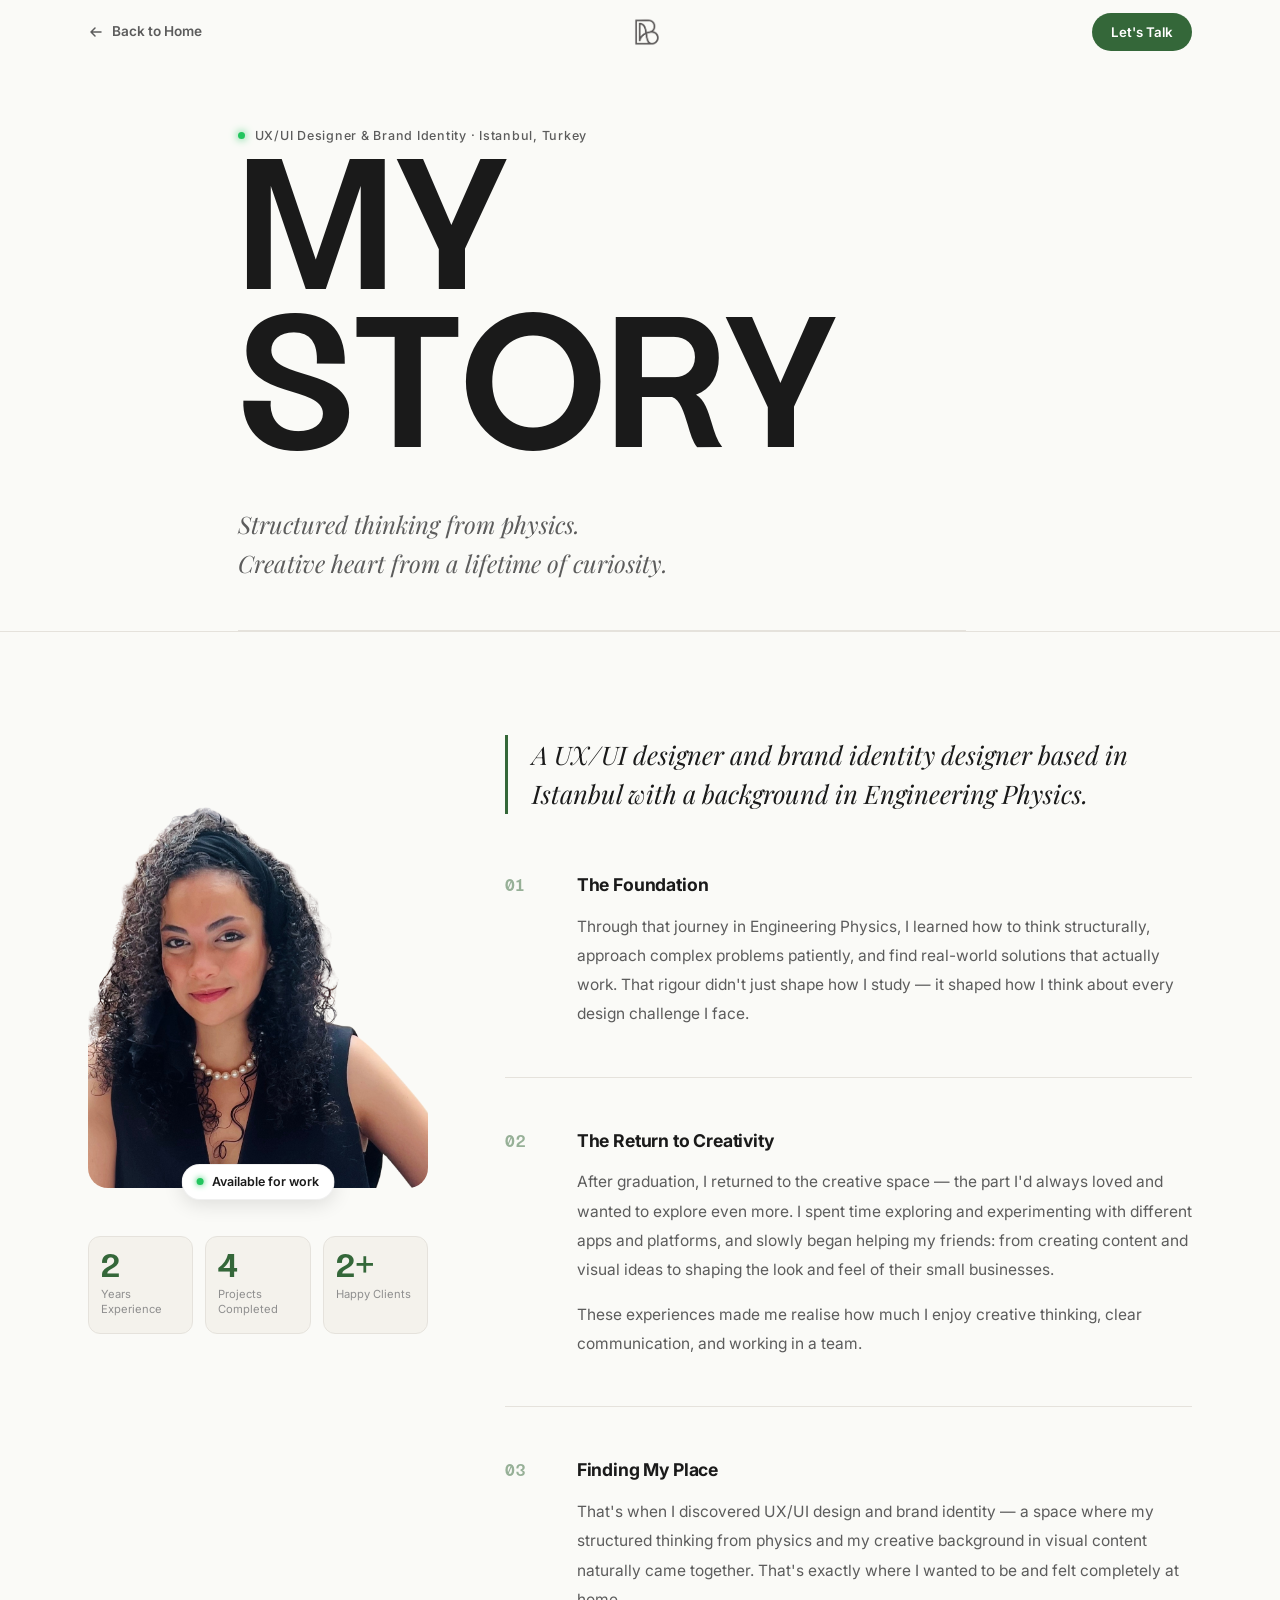
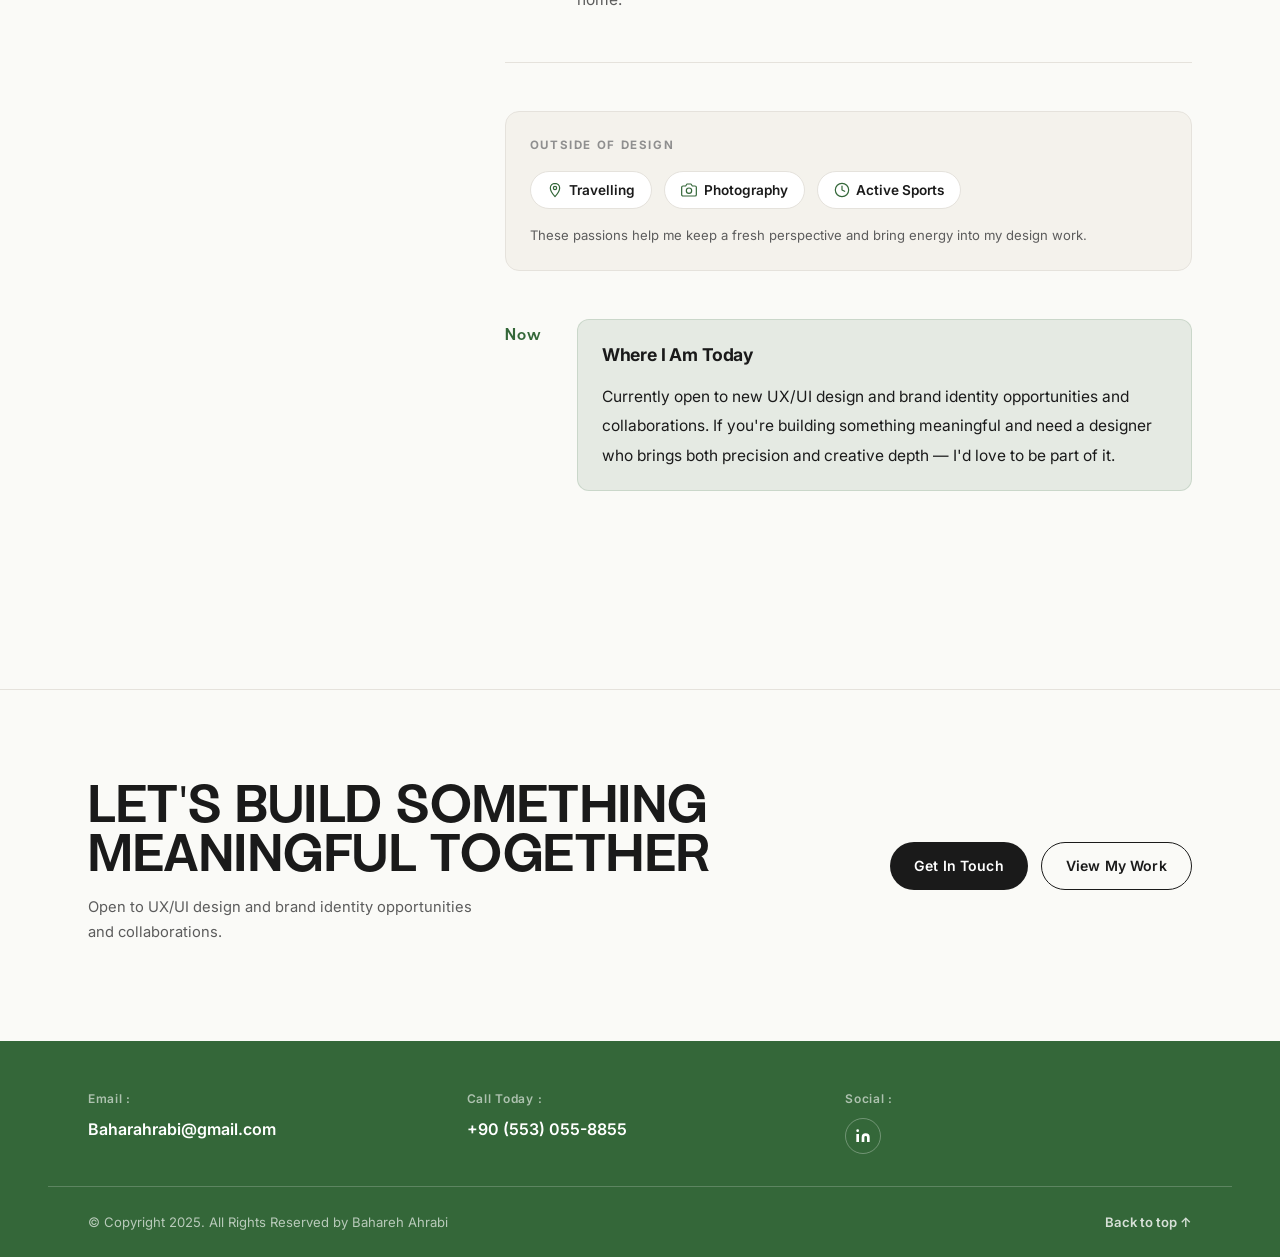
==== about.html @ 3a32cbf0 "Initial commit — Bahareh Ahrabi portfolio" ====
<!DOCTYPE html>
<html lang="en">
<head>
  <meta charset="UTF-8" />
  <meta name="viewport" content="width=device-width, initial-scale=1.0" />
  <meta name="description" content="About Bahareh Ahrabi — UX/UI Designer & Brand Identity based in Istanbul. Engineering Physics background, creative heart, design mind." />
  <title>About — Bahareh Ahrabi</title>
  <link rel="preconnect" href="https://fonts.googleapis.com" />
  <link rel="preconnect" href="https://fonts.gstatic.com" crossorigin />
  <link href="https://fonts.googleapis.com/css2?family=Playfair+Display:ital,wght@0,700;1,700&family=Inter:wght@400;500;600;700&display=swap" rel="stylesheet" />
  <link rel="stylesheet" href="styles.css" />
  <link rel="stylesheet" href="animations.css" />
  <link rel="stylesheet" href="about.css" />
</head>
<body>

  <!-- ============================================================
       NAV — back link
  ============================================================ -->
  <nav class="abt-nav" id="abtNav">
    <div class="abt-nav__inner container">
      <a href="index.html" class="abt-nav__back">
        <svg width="16" height="16" viewBox="0 0 16 16" fill="none" aria-hidden="true">
          <path d="M13 8H3M3 8l4-4M3 8l4 4" stroke="currentColor" stroke-width="1.5" stroke-linecap="round" stroke-linejoin="round"/>
        </svg>
        Back to Home
      </a>
      <a href="index.html" class="abt-nav__logo">
        <img src="assets/images/logo.png" alt="Bahareh Ahrabi" class="abt-nav__logo-img">
      </a>
      <a href="index.html#contact" class="abt-nav__cta">Let's Talk</a>
    </div>
  </nav>

  <!-- ============================================================
       HERO — page intro
  ============================================================ -->
  <section class="abt-hero">
    <div class="container abt-hero__inner">
      <div class="abt-hero__label" data-reveal>
        <span class="abt-label-dot"></span>
        UX/UI Designer &amp; Brand Identity · Istanbul, Turkey
      </div>
      <h1 class="abt-hero__heading" data-reveal data-delay="60">
        MY STORY
      </h1>
      <p class="abt-hero__tagline" data-reveal data-delay="120">
        Structured thinking from physics.<br>Creative heart from a lifetime of curiosity.
      </p>
    </div>

    <!-- Decorative line -->
    <div class="abt-hero__line" aria-hidden="true"></div>
  </section>

  <!-- ============================================================
       MAIN STORY — 2-col: photo sticky left, text scroll right
  ============================================================ -->
  <section class="abt-story">
    <div class="container abt-story__inner">

      <!-- Sticky photo column -->
      <aside class="abt-story__photo-col" data-reveal>
        <div class="abt-story__photo-wrap">
          <img src="assets/images/about-portrait.png" alt="Bahareh Ahrabi" class="abt-story__photo">
          <!-- Floating badge -->
          <div class="abt-story__badge" aria-hidden="true">
            <span class="abt-story__badge-dot"></span>
            Available for work
          </div>
        </div>

        <!-- Quick stats -->
        <div class="abt-story__stats">
          <div class="abt-stat">
            <span class="abt-stat__num">2</span>
            <span class="abt-stat__lbl">Years Experience</span>
          </div>
          <div class="abt-stat">
            <span class="abt-stat__num">4</span>
            <span class="abt-stat__lbl">Projects Completed</span>
          </div>
          <div class="abt-stat">
            <span class="abt-stat__num">2+</span>
            <span class="abt-stat__lbl">Happy Clients</span>
          </div>
        </div>
      </aside>

      <!-- Scrolling text column -->
      <div class="abt-story__text-col">

        <!-- Intro paragraph — pull quote style -->
        <blockquote class="abt-pullquote" data-reveal>
          A UX/UI designer and brand identity designer based in Istanbul with a background in Engineering Physics.
        </blockquote>

        <!-- Paragraph 1 -->
        <div class="abt-para" data-reveal>
          <span class="abt-para__marker" aria-hidden="true">01</span>
          <div class="abt-para__body">
            <h2 class="abt-para__heading">The Foundation</h2>
            <p>Through that journey in Engineering Physics, I learned how to think structurally, approach complex problems patiently, and find real-world solutions that actually work. That rigour didn't just shape how I study — it shaped how I think about every design challenge I face.</p>
          </div>
        </div>

        <!-- Paragraph 2 -->
        <div class="abt-para" data-reveal>
          <span class="abt-para__marker" aria-hidden="true">02</span>
          <div class="abt-para__body">
            <h2 class="abt-para__heading">The Return to Creativity</h2>
            <p>After graduation, I returned to the creative space — the part I'd always loved and wanted to explore even more. I spent time exploring and experimenting with different apps and platforms, and slowly began helping my friends: from creating content and visual ideas to shaping the look and feel of their small businesses.</p>
            <p>These experiences made me realise how much I enjoy creative thinking, clear communication, and working in a team.</p>
          </div>
        </div>

        <!-- Paragraph 3 -->
        <div class="abt-para" data-reveal>
          <span class="abt-para__marker" aria-hidden="true">03</span>
          <div class="abt-para__body">
            <h2 class="abt-para__heading">Finding My Place</h2>
            <p>That's when I discovered UX/UI design and brand identity — a space where my structured thinking from physics and my creative background in visual content naturally came together. That's exactly where I wanted to be and felt completely at home.</p>
          </div>
        </div>

        <!-- Interests strip -->
        <div class="abt-interests" data-reveal>
          <p class="abt-interests__label">Outside of design</p>
          <div class="abt-interests__tags">
            <span>
              <svg width="16" height="16" viewBox="0 0 24 24" fill="none" stroke="currentColor" stroke-width="1.8" stroke-linecap="round" stroke-linejoin="round" aria-hidden="true"><path d="M12 2C8.13 2 5 5.13 5 9c0 5.25 7 13 7 13s7-7.75 7-13c0-3.87-3.13-7-7-7z"/><circle cx="12" cy="9" r="2.5"/></svg>
              Travelling
            </span>
            <span>
              <svg width="16" height="16" viewBox="0 0 24 24" fill="none" stroke="currentColor" stroke-width="1.8" stroke-linecap="round" stroke-linejoin="round" aria-hidden="true"><path d="M23 19a2 2 0 01-2 2H3a2 2 0 01-2-2V8a2 2 0 012-2h4l2-3h6l2 3h4a2 2 0 012 2z"/><circle cx="12" cy="13" r="4"/></svg>
              Photography
            </span>
            <span>
              <svg width="16" height="16" viewBox="0 0 24 24" fill="none" stroke="currentColor" stroke-width="1.8" stroke-linecap="round" stroke-linejoin="round" aria-hidden="true"><circle cx="12" cy="12" r="10"/><path d="M12 6v6l4 2"/></svg>
              Active Sports
            </span>
          </div>
          <p class="abt-interests__note">These passions help me keep a fresh perspective and bring energy into my design work.</p>
        </div>

        <!-- Paragraph 4 — current status -->
        <div class="abt-para abt-para--highlight" data-reveal>
          <span class="abt-para__marker" aria-hidden="true">Now</span>
          <div class="abt-para__body">
            <h2 class="abt-para__heading">Where I Am Today</h2>
            <p>Currently open to new UX/UI design and brand identity opportunities and collaborations. If you're building something meaningful and need a designer who brings both precision and creative depth — I'd love to be part of it.</p>
          </div>
        </div>

      </div>
    </div>
  </section>

  <!-- ============================================================
       CTA — work together
  ============================================================ -->
  <section class="abt-cta" data-reveal>
    <div class="container abt-cta__inner">
      <div>
        <h2 class="abt-cta__heading">LET'S BUILD SOMETHING<br>MEANINGFUL TOGETHER</h2>
        <p class="abt-cta__sub">Open to UX/UI design and brand identity opportunities and collaborations.</p>
      </div>
      <div class="abt-cta__actions">
        <a href="index.html#contact" class="btn btn--dark">Get In Touch</a>
        <a href="index.html#projects" class="btn btn--outline">View My Work</a>
      </div>
    </div>
  </section>

  <!-- ============================================================
       FOOTER — purple
  ============================================================ -->
  <footer class="footer" role="contentinfo">
    <div class="container footer__top">
      <div class="footer__col">
        <span class="footer__col-label">Email :</span>
        <a href="mailto:Baharahrabi@gmail.com" class="footer__col-val">Baharahrabi@gmail.com</a>
      </div>
      <div class="footer__col">
        <span class="footer__col-label">Call Today :</span>
        <a href="tel:+905530558855" class="footer__col-val">+90 (553) 055-8855</a>
      </div>
      <div class="footer__col">
        <span class="footer__col-label">Social :</span>
        <div class="footer__socials">
          <a href="https://www.linkedin.com/in/bahareh-ahrabi-565275302" target="_blank" rel="noopener" class="footer__social" aria-label="LinkedIn">
            <svg width="16" height="16" viewBox="0 0 24 24" fill="currentColor">
              <path d="M16 8a6 6 0 0 1 6 6v7h-4v-7a2 2 0 0 0-2-2 2 2 0 0 0-2 2v7h-4v-7a6 6 0 0 1 6-6zM2 9h4v12H2z"/>
              <circle cx="4" cy="4" r="2"/>
            </svg>
          </a>
        </div>
      </div>
    </div>
    <div class="footer__divider"></div>
    <div class="container footer__bottom">
      <p>&copy; Copyright 2025. All Rights Reserved by Bahareh Ahrabi</p>
      <a href="#" class="footer__back-top">Back to top ↑</a>
    </div>
  </footer>

  <script>
    // Nav scroll
    const nav = document.getElementById('abtNav');
    window.addEventListener('scroll', () => {
      nav.classList.toggle('abt-nav--scrolled', window.scrollY > 40);
    }, { passive: true });

    // Scroll reveal
    const obs = new IntersectionObserver(entries => {
      entries.forEach(e => {
        if (!e.isIntersecting) return;
        const delay = Number(e.target.dataset.delay || 0);
        setTimeout(() => e.target.classList.add('is-visible'), delay);
        obs.unobserve(e.target);
      });
    }, { threshold: 0.08 });
    document.querySelectorAll('[data-reveal]').forEach(el => obs.observe(el));
  </script>
</body>
</html>
---- styles.css ----
/* ============================================================
   CUSTOM FONTS
============================================================ */
@font-face {
  font-family: 'DxGrafik';
  src: url('assets/fonts/DxGrafik-SemiBold.otf') format('opentype');
  font-weight: 600;
  font-style: normal;
  font-display: swap;
}
@font-face {
  font-family: 'DxGrafik';
  src: url('assets/fonts/DxGrafik-BlackItalic.otf') format('opentype');
  font-weight: 900;
  font-style: italic;
  font-display: swap;
}

/* ============================================================
   VARIABLES
============================================================ */
:root {
  /* ── Backgrounds ── */
  --bg:           #FAFAF7;          /* off-white — body */
  --surface:      #FFFFFF;          /* card / elevated */
  --bg-alt:       #F4F2EC;          /* section alternation */
  --bg-alt-soft:  #F7F6F3;          /* gentler alt — kept for compat */

  /* ── Borders ── */
  --border:        #E5E2DC;
  --border-strong: #C9C5BC;

  /* ── Text ── */
  --text:       #1A1A1A;
  --text-dim:   #5C5C5C;
  --text-muted: #8F8F8F;

  /* ── Primary (Forest Green) ── */
  --purple:        #346739;          /* Forest 600 — main accent */
  --purple-dim:    rgba(52,103,57,0.1);
  --purple-lt:     #4F8E54;          /* Forest 500 — focus/hover */
  --purple-darker: #1F4423;          /* Forest 800 — deep hover */
  --purple-tint:   #E8F0E9;          /* Forest 50 — soft fill */

  /* ── Secondary (Warm Sand) ── */
  --accent-warm:      #C8956D;       /* highlights, badges */
  --accent-warm-soft: #F5E9DC;       /* gentle fill */

  /* ── Semantic ── */
  --success: #22C55E;
  --warning: #F59E0B;
  --error:   #EF4444;
  --info:    #3B82F6;

  --green:   #22C55E;                /* legacy alias for the pulsing dot */

  /* ── Typography ── */
  --font-hero: 'DxGrafik', 'Bebas Neue', Impact, sans-serif;
  --font-body: 'Inter', system-ui, -apple-system, sans-serif;
  --font-disp:    'Fraunces', 'Playfair Display', Georgia, serif;
  --font-serif:   'Fraunces', 'Playfair Display', Georgia, serif;
  --font-display: 'Fraunces', 'Playfair Display', Georgia, serif;  /* alias */

  /* ── Layout ── */
  --max-w:  1200px;
  --gutter: clamp(1.25rem, 5vw, 3rem);
  --ease:   cubic-bezier(0.25,0.1,0.25,1);
  --ease-o: cubic-bezier(0,0,0.2,1);
}

/* ============================================================
   QUIET-FOREST ACCENT TOUCHES (skill-recommended)
   Use Warm Sand sparingly — only on premium-feel highlights
============================================================ */
.hero__fullname { color: var(--accent-warm); font-weight: 600; }
.hero__sep { color: var(--accent-warm); opacity: 0.5; }
::selection { background: var(--accent-warm-soft); color: var(--text); }

/* ============================================================
   RESET
============================================================ */
*,*::before,*::after{box-sizing:border-box;margin:0;padding:0}
html{scroll-behavior:smooth;-webkit-text-size-adjust:100%}
body{background:var(--bg);color:var(--text);font-family:var(--font-body);font-size:16px;line-height:1.7;overflow-x:hidden;-webkit-font-smoothing:antialiased}
img,svg{display:block;max-width:100%}
a{color:inherit;text-decoration:none}
ul,ol{list-style:none}
button{font:inherit;border:none;background:none;cursor:pointer}
input,textarea,select{font:inherit}

.visually-hidden{position:absolute;width:1px;height:1px;padding:0;margin:-1px;overflow:hidden;clip:rect(0,0,0,0);white-space:nowrap;border:0}

/* ============================================================
   LAYOUT
============================================================ */
.container{width:100%;max-width:var(--max-w);margin-inline:auto;padding-inline:var(--gutter);position:relative}
.section{padding-block:clamp(4rem,8vw,7rem)}

/* ============================================================
   TYPOGRAPHY — section headings
============================================================ */
.section-heading{
  font-family:var(--font-hero);
  font-size:clamp(2.25rem,4.5vw,3.75rem);
  line-height:1;
  letter-spacing:0.01em;
  color:var(--text);
  text-transform:uppercase;
  margin-bottom:1.25rem;
}

/* ============================================================
   BUTTONS
============================================================ */
.btn{display:inline-flex;align-items:center;gap:.5rem;padding:.7rem 1.5rem;border-radius:999px;font-size:.88rem;font-weight:600;letter-spacing:.01em;transition:all .25s var(--ease);white-space:nowrap}
.btn--dark{background:var(--text);color:#fff}
.btn--dark:hover{background:#333;transform:translateY(-2px);box-shadow:0 8px 24px rgba(0,0,0,.18)}
.btn--outline{border:1.5px solid var(--text);color:var(--text)}
.btn--outline:hover{background:var(--text);color:#fff;transform:translateY(-2px)}

/* ============================================================
   LIQUID GLASS BUTTON (translated from React component)
============================================================ */
.btn--glass {
  position: relative;
  display: inline-flex;
  align-items: center;
  justify-content: center;
  gap: .5rem;
  padding: .85rem 2.25rem;
  border-radius: 999px;
  font-size: .88rem;
  font-weight: 600;
  letter-spacing: .01em;
  cursor: pointer;
  color: var(--text);
  background: transparent;
  border: none;
  transition: transform 0.3s cubic-bezier(0.25,0.1,0.25,1),
              filter 0.3s cubic-bezier(0.25,0.1,0.25,1);
  text-decoration: none;
  white-space: nowrap;
  isolation: isolate;
}
.btn--glass:hover { transform: scale(1.05); }
.btn--glass:active { transform: scale(0.97); filter: brightness(0.95); }

/* The glass layer behind the button */
.btn--glass__layer {
  position: absolute;
  inset: 0;
  border-radius: 999px;
  z-index: 0;
  box-shadow:
    0 0 6px rgba(0,0,0,0.03),
    0 2px 6px rgba(0,0,0,0.08),
    inset 3px 3px 0.5px -3px rgba(0,0,0,0.9),
    inset -3px -3px 0.5px -3px rgba(0,0,0,0.85),
    inset 1px 1px 1px -0.5px rgba(0,0,0,0.6),
    inset -1px -1px 1px -0.5px rgba(0,0,0,0.6),
    inset 0 0 6px 6px rgba(0,0,0,0.12),
    inset 0 0 2px 2px rgba(0,0,0,0.06),
    0 0 12px rgba(255,255,255,0.15);
  backdrop-filter: blur(12px) url("#liquid-glass-filter");
  -webkit-backdrop-filter: blur(12px);
  transition: box-shadow 0.3s;
}
.btn--glass:hover .btn--glass__layer {
  box-shadow:
    0 0 8px rgba(0,0,0,0.05),
    0 4px 12px rgba(0,0,0,0.12),
    inset 3px 3px 0.5px -3px rgba(0,0,0,0.9),
    inset -3px -3px 0.5px -3px rgba(0,0,0,0.85),
    inset 1px 1px 1px -0.5px rgba(0,0,0,0.6),
    inset -1px -1px 1px -0.5px rgba(0,0,0,0.6),
    inset 0 0 8px 8px rgba(0,0,0,0.14),
    inset 0 0 2px 2px rgba(0,0,0,0.08),
    0 0 18px rgba(255,255,255,0.2);
}

/* Button text sits above glass layer */
.btn--glass span { position: relative; z-index: 1; }
.btn-pill-outline{display:inline-flex;align-items:center;justify-content:center;gap:.5rem;padding:.65rem 1.8rem;border-radius:999px;border:1.5px solid var(--text);font-size:.8rem;font-weight:700;letter-spacing:.12em;text-transform:uppercase;color:var(--text);transition:all .25s var(--ease)}
.btn-pill-outline:hover{background:var(--text);color:#fff}
.btn-pill-filled{display:inline-flex;align-items:center;justify-content:center;gap:.5rem;padding:.65rem 1.8rem;border-radius:999px;border:1.5px solid var(--purple);background:var(--purple);color:#fff;font-size:.8rem;font-weight:700;letter-spacing:.12em;text-transform:uppercase;transition:all .25s var(--ease)}
.btn-pill-filled:hover{background:var(--purple-darker);border-color:var(--purple-darker);transform:translateY(-2px);box-shadow:0 8px 24px rgba(52,103,57,.3)}
.about__ctas{display:flex;gap:.75rem;flex-wrap:wrap;align-items:center}
.btn-submit{width:100%;padding:.8rem 2rem;font-size:.85rem}

/* ============================================================
   FLOATING AVAILABLE BADGE
============================================================ */
.avail-badge{
  position:fixed;
  top:1.25rem;
  left:50%;
  transform:translateX(-50%) translateY(-80px);
  z-index:300;
  display:flex;
  align-items:center;
  gap:.6rem;
  background:#fff;
  border-radius:999px;
  padding:.4rem .9rem .4rem .4rem;
  box-shadow:0 4px 24px rgba(0,0,0,.12);
  border:1px solid rgba(0,0,0,.06);
  opacity:0;
  pointer-events:none;
  transition:transform .45s var(--ease-o), opacity .45s var(--ease-o);
}
.avail-badge.is-visible{transform:translateX(-50%) translateY(0);opacity:1;pointer-events:auto}
.avail-badge__avatar{width:32px;height:32px;border-radius:50%;object-fit:cover;flex-shrink:0}
.avail-badge__text{font-size:.8rem;font-weight:600;color:var(--text);white-space:nowrap}
.avail-badge__dot{width:8px;height:8px;border-radius:50%;background:var(--green);flex-shrink:0;box-shadow:0 0 6px var(--green)}

/* ============================================================
   NAVIGATION — centered pill
============================================================ */
.nav{
  position:fixed;
  top:1.25rem;
  left:0;right:0;
  z-index:200;
  display:flex;
  justify-content:center;
  pointer-events:none;
}
.nav__pill{
  display:flex;
  align-items:center;
  gap:1.25rem;
  background:#111;
  border-radius:999px;
  padding:.4rem .5rem .4rem .5rem;
  box-shadow:0 4px 28px rgba(0,0,0,.22);
  pointer-events:auto;
}
.nav__avatar-link{display:flex;align-items:center;flex-shrink:0}
.nav__logo-img{height:32px;width:32px;border-radius:50%;object-fit:cover;filter:invert(1)}
.nav__links{display:flex;align-items:center;gap:.1rem}
.nav__link{font-size:.83rem;font-weight:500;color:rgba(255,255,255,.7);padding:.45rem .85rem;border-radius:999px;transition:all .2s}
.nav__link:hover,.nav__link--active{color:#fff;background:rgba(255,255,255,.1)}
.nav__cta{background:var(--purple);color:#fff;border-radius:999px;padding:.5rem 1.25rem;font-size:.83rem;font-weight:600;letter-spacing:.01em;transition:background .2s,transform .2s}
.nav__cta:hover{background:var(--purple-lt);transform:scale(1.03)}

/* Language switcher (inside nav pill) */
.lang-switch{display:flex;align-items:center;gap:.15rem;padding:.2rem;background:rgba(255,255,255,.08);border-radius:999px;margin-right:.4rem}
.lang-switch__btn{font-size:.7rem;font-weight:700;letter-spacing:.06em;color:rgba(255,255,255,.55);padding:.35rem .65rem;border-radius:999px;transition:all .2s;text-transform:uppercase;cursor:pointer;background:transparent;border:none}
.lang-switch__btn:hover{color:#fff}
.lang-switch__btn.is-active{background:var(--purple);color:#fff;box-shadow:0 2px 8px rgba(52,103,57,.4)}

[dir="rtl"] .marquee__track{animation-direction:reverse}
[dir="rtl"] .hero__scroll-link svg,[dir="rtl"] .btn svg,[dir="rtl"] .blog-card__link::after{transform:scaleX(-1)}

/* Hamburger */
.nav__hamburger{display:none;flex-direction:column;justify-content:center;gap:5px;width:36px;height:36px;padding:6px;background:transparent}
.bar{display:block;width:100%;height:1.5px;background:#fff;transition:transform .3s,opacity .3s;transform-origin:center}
.nav__hamburger.is-open .bar:nth-child(1){transform:translateY(6.5px) rotate(45deg)}
.nav__hamburger.is-open .bar:nth-child(2){opacity:0;transform:scaleX(0)}
.nav__hamburger.is-open .bar:nth-child(3){transform:translateY(-6.5px) rotate(-45deg)}

/* Mobile dropdown */
.nav__mobile{
  display:none;
  position:fixed;
  top:80px;left:1rem;right:1rem;
  background:#111;
  border-radius:16px;
  padding:1.25rem;
  z-index:199;
  flex-direction:column;
  gap:.5rem;
  box-shadow:0 8px 32px rgba(0,0,0,.3);
  pointer-events:auto;
}
.nav__mobile.is-open{display:flex}
.nav__mobile a{font-size:1rem;font-weight:600;color:rgba(255,255,255,.8);padding:.6rem .75rem;border-radius:8px;transition:all .2s}
.nav__mobile a:hover{color:#fff;background:rgba(255,255,255,.1)}

/* ============================================================
   HERO
============================================================ */
.hero{min-height:100svh;display:flex;align-items:stretch;background:var(--bg);padding-top:80px}
.hero__inner{display:flex;flex-direction:column;justify-content:center;padding-bottom:3rem;gap:0}

.hero__toprow{display:flex;align-items:center;justify-content:space-between;padding-bottom:1rem;border-bottom:1px solid var(--border)}
.hero__fullname{font-size:.95rem;font-weight:600;color:var(--text-dim);letter-spacing:.02em}
.hero__meta{display:flex;align-items:center;gap:.5rem;font-size:.8rem;color:var(--text-muted)}
.hero__sep{color:var(--border)}

.hero__stage{display:flex;align-items:center;justify-content:space-between;padding-block:clamp(.25rem,1vw,.75rem)}
.hero__word{font-family:var(--font-hero);font-size:clamp(3rem,7.5vw,6.5rem);line-height:.9;color:var(--text);letter-spacing:.01em;flex:1;user-select:none}
.hero__word:first-child{text-align:right;padding-right:clamp(.75rem,2vw,2rem)}
.hero__word--r{text-align:left;padding-left:clamp(.75rem,2vw,2rem)}

.hero__photo-wrap{flex-shrink:0;width:clamp(150px,17vw,250px);position:relative}
.hero__photo{width:100%;aspect-ratio:3/4;border-radius:clamp(75px,9vw,130px);overflow:hidden;background:#e8e5dc;border:1px solid var(--border)}
.hero__photo-img{width:100%;height:100%;object-fit:cover;object-position:top center}

.hero__badge{
  position:absolute;bottom:14%;left:-10%;
  width:clamp(42px,4.5vw,58px);height:clamp(42px,4.5vw,58px);
  background:var(--purple);border-radius:50%;
  display:flex;align-items:center;justify-content:center;
  font-size:.78rem;font-weight:700;color:#fff;
  box-shadow:0 6px 20px rgba(52,103,57,.4);
  animation:float 3.5s ease-in-out infinite;
}

.hero__btmrow{display:flex;align-items:center;justify-content:space-between;gap:1.5rem;padding-top:1rem;border-top:1px solid var(--border);flex-wrap:wrap}
.hero__tagline{font-size:clamp(1.1rem,1.6vw,1.4rem);color:var(--text);line-height:1.55;max-width:36ch;font-weight:500;letter-spacing:-0.005em}
.hero__ctas{display:flex;gap:.75rem;flex-shrink:0}
.hero__scroll-link{display:flex;align-items:center;gap:.45rem;font-size:.72rem;font-weight:500;letter-spacing:.12em;text-transform:uppercase;color:var(--text-muted);transition:color .2s;flex-shrink:0}
.hero__scroll-link:hover{color:var(--text)}
.hero__scroll-link svg{animation:bounce-y 2s ease-in-out infinite}

/* ============================================================
   SERVICES — accordion
============================================================ */
.services{background:var(--bg);border-top:1px solid var(--border)}
.services__inner{display:grid;grid-template-columns:1fr 1fr;gap:clamp(2rem,6vw,5rem);align-items:start}
.services__sub{font-size:.95rem;color:var(--text-dim);line-height:1.8;margin-bottom:2rem;max-width:48ch}

/* Accordion */
.svc-accordion{display:flex;flex-direction:column;border-top:1px solid var(--border)}
.svc-acc__item{border-bottom:1px solid var(--border);overflow:hidden}
.svc-acc__btn{width:100%;display:flex;align-items:center;justify-content:space-between;gap:1rem;padding:1.1rem 0;text-align:left;font-family:var(--font-hero);font-size:clamp(1.4rem,2.5vw,2rem);letter-spacing:.04em;color:var(--text);transition:color .2s}
.svc-acc__btn:hover{color:var(--purple)}
.svc-acc__icon{flex-shrink:0;transition:transform .35s var(--ease-o)}
.svc-acc__item.is-open .svc-acc__icon{transform:rotate(180deg)}
.svc-acc__body{max-height:0;overflow:hidden;transition:max-height .4s var(--ease-o)}
.svc-acc__list{padding-bottom:1.25rem;display:flex;flex-direction:column;gap:.5rem}
.svc-acc__list li{font-size:.9rem;color:var(--text-dim);padding-left:1rem;position:relative}
.svc-acc__list li::before{content:'';position:absolute;left:0;top:.7em;width:5px;height:5px;border-radius:50%;background:var(--purple)}

/* Right image */
.services__right{display:flex;align-items:flex-start;justify-content:center;padding-top:1rem}
.services__img-wrap{width:100%;max-width:420px;border-radius:20px;overflow:hidden;transform:rotate(3deg);box-shadow:0 20px 60px rgba(0,0,0,.12);transition:transform .4s var(--ease)}
.services__img-wrap:hover{transform:rotate(0deg)}
.services__img{width:100%;height:380px;object-fit:cover;object-position:top center}

/* ============================================================
   ABOUT
============================================================ */
.about{background:var(--bg-alt);border-top:1px solid var(--border)}
.about__inner{display:grid;grid-template-columns:1fr 1fr;gap:clamp(2rem,6vw,5rem);align-items:start}
.about__bio{font-size:.95rem;color:var(--text-dim);line-height:1.85;margin-bottom:2rem;max-width:52ch}

/* Stats */
.about__stats{display:flex;gap:2.5rem;margin-bottom:2rem;flex-wrap:wrap}
.stat{display:flex;flex-direction:column;gap:.2rem}
.stat__num{font-family:var(--font-hero);font-size:clamp(2.5rem,5vw,4rem);line-height:1;color:var(--purple);letter-spacing:.01em}
.stat__lbl{font-size:.78rem;color:var(--text-dim);max-width:10ch;line-height:1.3}

/* Contact row */
.about__contact-row{display:flex;gap:2rem;margin-bottom:1.5rem;flex-wrap:wrap}
.about__contact-label{display:block;font-size:.75rem;font-weight:700;color:var(--text);margin-bottom:.2rem}
.about__contact-val{font-size:.9rem;color:var(--text-dim);transition:color .2s}
.about__contact-val:hover{color:var(--purple)}

/* Socials */
.about__socials{display:flex;gap:.75rem;margin-bottom:1.75rem}
.social-icon{display:flex;align-items:center;justify-content:center;width:40px;height:40px;border-radius:50%;border:1.5px solid var(--border);color:var(--text);transition:all .2s}
.social-icon:hover{border-color:var(--text);background:var(--text);color:#fff}

/* Right image */
.about__right{display:flex;justify-content:center}
.about__img-wrap{width:100%;max-width:420px;aspect-ratio:4/5;border-radius:20px;overflow:hidden;box-shadow:0 16px 48px rgba(0,0,0,.08)}
.about__img{width:100%;height:100%;object-fit:cover;object-position:center 22%;display:block;transition:transform .6s var(--ease)}
.about__img-wrap:hover .about__img{transform:scale(1.03)}

/* ============================================================
   PROJECTS — full-width stacked
============================================================ */
.projects{background:var(--bg);border-top:1px solid var(--border)}
.projects__header{margin-bottom:2rem}
.proj-stack{display:flex;flex-direction:column;gap:1.5rem;padding-inline:var(--gutter);max-width:var(--max-w);margin-inline:auto}

.proj-stack-card{
  position:relative;
  display:block;
  border-radius:20px;
  overflow:hidden;
  height:clamp(360px,46vw,540px);
  text-decoration:none;
  cursor:pointer;
  background:#000;
  transition:transform .4s var(--ease-o), box-shadow .4s;
}
.proj-stack-card:hover{
  transform:translateY(-4px);
  box-shadow:0 24px 60px rgba(0,0,0,.18);
}

/* Image — fill card; centered on the laptop/device */
.proj-stack-card__bg{
  position:absolute;
  inset:0;
  width:100%;height:100%;
  object-fit:cover;
  object-position:center 55%;   /* nudge slightly down to focus on the laptop screen */
  transition:transform .6s var(--ease);
}
.proj-stack-card:hover .proj-stack-card__bg{transform:scale(1.04)}

/* Bottom gradient overlay for text readability */
.proj-stack-card__overlay{
  position:absolute;
  inset:0;
  background:linear-gradient(to top, rgba(0,0,0,.78) 0%, rgba(0,0,0,.18) 45%, rgba(0,0,0,0) 70%);
  transition:background .3s;
  pointer-events:none;
}
.proj-stack-card:hover .proj-stack-card__overlay{
  background:linear-gradient(to top, rgba(0,0,0,.85) 0%, rgba(0,0,0,.30) 50%, rgba(0,0,0,.05) 80%);
}

/* Content sits at the bottom-left over the gradient */
.proj-stack-card__content{
  position:absolute;
  left:0;right:0;bottom:0;
  display:flex;
  flex-direction:column;
  align-items:flex-start;
  text-align:left;
  padding:1.5rem 2rem 1.75rem;
  gap:.6rem;
}
.proj-pill{
  display:inline-block;
  background:var(--purple);
  color:#fff;
  font-size:.7rem;
  font-weight:600;
  letter-spacing:.1em;
  text-transform:uppercase;
  border-radius:999px;
  padding:.3rem .9rem;
  box-shadow:0 4px 14px rgba(0,0,0,.25);
}
.proj-stack-card__title{
  font-family:var(--font-hero);
  font-size:clamp(2rem,4vw,3rem);
  color:#fff;
  letter-spacing:.03em;
  line-height:1;
  transition:letter-spacing .3s;
  text-shadow:0 2px 12px rgba(0,0,0,.4);
}
.proj-stack-card:hover .proj-stack-card__title{letter-spacing:.06em}
.proj-stack-card__desc{
  font-size:clamp(.85rem,1.05vw,.95rem);
  color:rgba(255,255,255,.85);
  max-width:52ch;
  line-height:1.6;
  text-shadow:0 1px 8px rgba(0,0,0,.4);
}

/* Dual-CTA project card (Velora — Brand Identity + UX/UI) */
.proj-stack-card--dual { cursor: default; }
.proj-stack-card--dual:hover .proj-stack-card__bg { transform: scale(1.02); }
.proj-stack-card__ctas {
  display: flex;
  gap: .6rem;
  margin-top: .85rem;
  flex-wrap: wrap;
}
.proj-card-cta {
  display: inline-flex;
  align-items: center;
  gap: .45rem;
  padding: .55rem 1.1rem;
  border-radius: 999px;
  background: rgba(255,255,255,.95);
  color: var(--text);
  font-size: .78rem;
  font-weight: 700;
  letter-spacing: .04em;
  text-decoration: none;
  transition: background .25s var(--ease), transform .25s var(--ease), gap .2s;
  box-shadow: 0 4px 14px rgba(0,0,0,.18);
}
.proj-card-cta:hover {
  background: var(--purple);
  color: #fff;
  transform: translateY(-2px);
  gap: .65rem;
  box-shadow: 0 8px 22px rgba(52,103,57,.35);
}

/* ============================================================
   PROJECT CARD FLIP
============================================================ */
.proj-flip {
  height: clamp(360px, 46vw, 540px);
  perspective: 1400px;
}
.proj-flip__inner {
  position: relative;
  width: 100%;
  height: 100%;
  transform-style: preserve-3d;
  transition: transform 0.75s cubic-bezier(0.4, 0, 0.2, 1);
}
.proj-flip:hover .proj-flip__inner {
  transform: rotateY(180deg);
}
.proj-flip__front,
.proj-flip__back {
  position: absolute;
  inset: 0;
  backface-visibility: hidden;
  -webkit-backface-visibility: hidden;
  border-radius: 20px;
  overflow: hidden;
}
.proj-flip__front { transform: rotateY(0deg); }
.proj-flip__back {
  transform: rotateY(180deg);
  background: linear-gradient(145deg, #1F1E1B 0%, #2E2C27 55%, #4A4843 100%);
  display: flex;
  flex-direction: column;
  justify-content: center;
  align-items: flex-start;
  padding: clamp(1.5rem, 4vw, 2.75rem);
  gap: 1.1rem;
}
.proj-flip__back-pill {
  display: inline-block;
  background: var(--purple);
  color: #fff;
  font-size: .7rem;
  font-weight: 600;
  letter-spacing: .1em;
  text-transform: uppercase;
  border-radius: 999px;
  padding: .3rem .9rem;
}
.proj-flip__back-title {
  font-family: var(--font-hero);
  font-size: clamp(2rem, 4vw, 3rem);
  color: #fff;
  letter-spacing: .03em;
  line-height: 1;
}
.proj-flip__back-desc {
  font-size: clamp(.85rem, 1.05vw, .95rem);
  color: rgba(255,255,255,.72);
  max-width: 44ch;
  line-height: 1.7;
}
.proj-flip__back-ctas {
  display: flex;
  gap: .6rem;
  flex-wrap: wrap;
  margin-top: .5rem;
}
/* Suppress old card hover transform when inside flip */
.proj-flip .proj-stack-card:hover {
  transform: none;
  box-shadow: none;
}
.proj-flip .proj-stack-card {
  height: 100%;
  border-radius: 20px;
}
@media (max-width: 768px) {
  .proj-flip { height: clamp(260px, 55vw, 360px); }
  .proj-flip:hover .proj-flip__inner { transform: rotateY(180deg); }
}

/* ============================================================
   STORY SCROLL (translated from story-scroll.tsx / FlowArt)
============================================================ */
.story-scroll-root {
  width: 100%;
  overflow-x: hidden;
}
.story-section {
  position: relative;
  min-height: 100vh;
  width: 100%;
  overflow: hidden;
}
.flow-art-container {
  position: relative;
  display: flex;
  min-height: 100vh;
  width: 100%;
  flex-direction: column;
  justify-content: space-between;
  gap: clamp(1rem, 3vw, 2rem);
  padding: clamp(2rem, 8vw, 4vw) 4vw 4vw;
  will-change: transform;
  transform-origin: bottom left;
}
.story-eyebrow {
  font-family: var(--font-body);
  font-size: .72rem;
  font-weight: 700;
  letter-spacing: .2em;
  text-transform: uppercase;
  opacity: .7;
  margin: 0;
}
.story-rule {
  border: none;
  border-top: 1px solid currentColor;
  opacity: .3;
  margin: 0;
}
.story-heading {
  font-family: var(--font-hero);
  font-size: clamp(2.5rem, 6vw, 5.5rem);
  font-weight: 700;
  line-height: .92;
  text-transform: uppercase;
  letter-spacing: -.01em;
  margin: 0;
}
.story-body {
  max-width: 50ch;
  font-size: clamp(1rem, 2vw, 1.4rem);
  line-height: 1.6;
  font-weight: 400;
  margin: 0;
}
.story-body--right {
  margin-left: auto;
  text-align: right;
  opacity: .6;
  font-size: clamp(.8rem, 1.2vw, 1rem);
}
.story-cols {
  display: flex;
  flex-wrap: wrap;
  gap: 3vw;
}
.story-col {
  min-width: 180px;
  flex: 1;
}
.story-col-title {
  font-size: .78rem;
  font-weight: 700;
  letter-spacing: .12em;
  text-transform: uppercase;
  margin: 0 0 .5rem;
}
.story-col-text {
  font-size: clamp(.8rem, 1.1vw, .95rem);
  line-height: 1.65;
  opacity: .7;
  margin: 0;
}
@media (max-width: 768px) {
  .story-heading { font-size: clamp(2rem, 10vw, 3.5rem); }
  .story-cols { gap: 1.5rem; }
  .story-col { min-width: 100%; }
}

/* ============================================================
   FAQ
============================================================ */
.faq{background:var(--bg-alt);border-top:1px solid var(--border)}
.faq__inner{display:grid;grid-template-columns:1fr 1.6fr;gap:clamp(2rem,6vw,5rem);align-items:start}
.faq__sub{font-size:.9rem;color:var(--text-dim);line-height:1.8;max-width:36ch}
.faq__list{display:flex;flex-direction:column;padding-top:.5rem}

.faq__item{border-bottom:1px solid var(--border);overflow:hidden}
.faq__item:first-child{border-top:1px solid var(--border)}
.faq__q{width:100%;display:flex;align-items:center;justify-content:space-between;gap:1rem;padding:1.2rem 0;text-align:left;font-family:var(--font-hero);font-size:clamp(1.1rem,1.8vw,1.4rem);letter-spacing:.04em;color:var(--text-dim);transition:color .2s}
.faq__q:hover,.faq__item.is-open .faq__q{color:var(--text)}
.faq__icon{flex-shrink:0;width:24px;height:24px;border-radius:50%;border:1.5px solid var(--border);display:flex;align-items:center;justify-content:center;font-size:.9rem;color:var(--text-muted);transition:border-color .25s,color .25s,transform .35s var(--ease)}
.faq__icon::before{content:'+'}
.faq__item.is-open .faq__icon{border-color:var(--purple);color:var(--purple);transform:rotate(45deg)}
.faq__a{max-height:0;overflow:hidden;transition:max-height .4s var(--ease-o)}
.faq__a p{padding-bottom:1.25rem;font-size:.9rem;color:var(--text-dim);line-height:1.8}
.faq__a p a{color:var(--purple);border-bottom:1px solid rgba(52,103,57,.3)}
.faq__a p a:hover{border-color:var(--purple)}

/* ============================================================
   BLOG / INSIGHTS
============================================================ */
.blog{background:var(--bg);border-top:1px solid var(--border)}
.blog__header{margin-bottom:2.5rem}
.blog__sub{font-size:.95rem;color:var(--text-dim);line-height:1.8;max-width:52ch}
.blog__grid{display:grid;grid-template-columns:repeat(2,1fr);gap:1.5rem}
.ai-tag-eyebrow{display:inline-flex;align-items:center;gap:.5rem;font-size:.72rem;font-weight:700;letter-spacing:.16em;text-transform:uppercase;color:var(--purple);background:var(--purple-tint);border:1px solid rgba(52,103,57,.2);border-radius:999px;padding:.35rem .9rem;margin-bottom:1rem}
.ai-tag-eyebrow::before{content:'✦';font-size:.85em}
.blog-card__img--placeholder{display:flex;align-items:center;justify-content:center;position:relative}
.blog-card__placeholder-label{position:relative;z-index:1;font-size:.72rem;font-weight:600;letter-spacing:.14em;text-transform:uppercase;color:rgba(255,255,255,.7)}
.blog-card__img-photo{width:100%;height:100%;object-fit:cover;display:block}

.blog-card{border:1px solid var(--border);border-radius:16px;overflow:hidden;transition:transform .3s var(--ease),box-shadow .3s}
.blog-card:hover{transform:translateY(-4px);box-shadow:0 16px 48px rgba(0,0,0,.08)}
.blog-card__img{height:220px;position:relative;overflow:hidden}
.blog-card__img-overlay{position:absolute;inset:0;background:rgba(0,0,0,.15)}
.blog-card__body{padding:1.5rem}
.blog-card__meta{display:flex;align-items:center;gap:.75rem;margin-bottom:.75rem}
.blog-card__tag{font-size:.7rem;font-weight:600;letter-spacing:.1em;text-transform:uppercase;background:var(--purple-dim);color:var(--purple);border-radius:999px;padding:.25rem .7rem}
.blog-card__date{font-size:.78rem;color:var(--text-muted)}
.blog-card__title{font-size:1.1rem;font-weight:700;color:var(--text);line-height:1.3;margin-bottom:.6rem}
.blog-card__desc{font-size:.85rem;color:var(--text-dim);line-height:1.7;margin-bottom:1rem}
.blog-card__link{font-size:.82rem;font-weight:600;color:var(--purple);transition:letter-spacing .2s}
.blog-card__link:hover{letter-spacing:.03em}

/* ============================================================
   CONTACT
============================================================ */
.contact{background:var(--bg-alt);border-top:1px solid var(--border)}
.contact__inner{display:grid;grid-template-columns:1fr 1.4fr;gap:clamp(2rem,6vw,5rem);align-items:start}

/* Photo side */
.contact__photo-side{display:flex;justify-content:center}
.contact__photo-wrap{position:relative;width:100%;max-width:340px}
.contact__photo{width:100%;border-radius:20px;object-fit:cover;object-position:top center;height:460px;display:block}
.contact__hi{
  position:absolute;bottom:-10px;left:-16px;
  width:68px;height:68px;
  background:var(--purple);border-radius:50%;
  display:flex;align-items:center;justify-content:center;
  font-size:.88rem;font-weight:700;color:#fff;
  box-shadow:0 6px 20px rgba(52,103,57,.4);
  animation:float 3.5s ease-in-out infinite;
}

/* Form side */
.contact__sub{font-size:.95rem;color:var(--text-dim);line-height:1.8;margin-bottom:1.75rem;max-width:44ch}
.contact__form{display:flex;flex-direction:column;gap:1rem}
.form-row{display:grid;grid-template-columns:1fr 1fr;gap:1rem}
.form-group{display:flex;flex-direction:column;gap:.35rem}
.form-label{font-size:.78rem;font-weight:600;color:var(--purple);letter-spacing:.02em}
.form-input{width:100%;background:#fff;border:1.5px solid var(--border);border-radius:10px;padding:.75rem 1rem;color:var(--text);font-size:.9rem;outline:none;transition:border-color .2s,box-shadow .2s;appearance:none}
.form-input::placeholder{color:var(--text-muted)}
.form-input:focus{border-color:var(--purple);box-shadow:0 0 0 3px rgba(52,103,57,.12)}
.form-select{cursor:pointer}
.form-select option{background:#fff}
.form-textarea{resize:vertical;min-height:120px;line-height:1.6}

/* ============================================================
   FOOTER — purple
============================================================ */
.footer{background:var(--purple);color:#fff}
.footer__top{display:grid;grid-template-columns:repeat(3,1fr);gap:2rem;padding-top:3rem;padding-bottom:2rem}
.footer__col-label{display:block;font-size:.75rem;font-weight:600;opacity:.6;margin-bottom:.4rem;letter-spacing:.06em}
.footer__col-val{font-size:1rem;font-weight:600;color:#fff;transition:opacity .2s}
.footer__col-val:hover{opacity:.75}
.footer__socials{display:flex;gap:.6rem;margin-top:.5rem}
.footer__social{display:flex;align-items:center;justify-content:center;width:36px;height:36px;border-radius:50%;border:1.5px solid rgba(255,255,255,.3);color:#fff;transition:all .2s}
.footer__social:hover{background:rgba(255,255,255,.15);border-color:#fff}
.footer__divider{border:none;border-top:1px solid rgba(255,255,255,.2);margin-inline:var(--gutter)}
.footer__bottom{display:flex;align-items:center;justify-content:space-between;padding-block:1.5rem;flex-wrap:wrap;gap:1rem}
.footer__bottom p{font-size:.82rem;opacity:.65}
.footer__back-top{font-size:.82rem;font-weight:600;opacity:.8;transition:opacity .2s}
.footer__back-top:hover{opacity:1}

/* ============================================================
   SCROLL REVEAL
============================================================ */
[data-reveal]{opacity:0;transform:translateY(24px);transition:opacity .6s var(--ease-o),transform .6s var(--ease-o)}
[data-reveal].is-visible{opacity:1;transform:translateY(0)}

/* ============================================================
   KEYFRAMES
============================================================ */
@keyframes float{0%,100%{transform:translateY(0)}50%{transform:translateY(-8px)}}
@keyframes bounce-y{0%,100%{transform:translateY(0)}50%{transform:translateY(5px)}}

/* ============================================================
   RESPONSIVE — ≤ 900px
============================================================ */
/* ============================================================
   RESPONSIVE — ≤ 900px  (tablets)
============================================================ */
@media(max-width:900px){
  .hero__meta{display:none}
  .services__inner{grid-template-columns:1fr}
  .services__right{display:none}
  .about__inner{grid-template-columns:1fr}
  .about__right{display:none}
  .about__bio{max-width:100%}
  .faq__inner{grid-template-columns:1fr}
  .contact__inner{grid-template-columns:1fr}
  .contact__photo-side{display:none}
  .blog__grid{grid-template-columns:1fr 1fr}
  .footer__top{grid-template-columns:1fr 1fr}
  .proj-stack-card{height:clamp(280px,48vw,420px)}
  .story-cols{flex-direction:column;gap:1.25rem}
  .story-col{min-width:100%}
}

/* ============================================================
   RESPONSIVE — ≤ 768px  (large phones / small tablets)
============================================================ */
@media(max-width:768px){
  .section-heading{font-size:clamp(2rem,7vw,3rem)}
  .blog__grid{grid-template-columns:1fr}
  .hero__ctas{flex-direction:column;align-items:flex-start;gap:.75rem}
  .hero__ctas .btn{width:100%;justify-content:center}
  .about__stats{grid-template-columns:repeat(2,1fr);gap:1.25rem}
  .about__contact-row{flex-direction:column;gap:.5rem}
  .about__ctas{flex-direction:column;align-items:flex-start;gap:.75rem}
  .svc-accordion{margin-top:1.25rem}
  .marquee{font-size:.9rem}
}

/* ============================================================
   RESPONSIVE — ≤ 600px  (phones)
============================================================ */
@media(max-width:600px){
  .nav__links{display:none}
  .nav__cta{display:none}
  .lang-switch{display:none}
  .nav__hamburger{display:flex}
  .nav__pill{gap:.5rem;padding:.3rem .4rem}
  .nav__logo-img{height:28px;width:28px}

  .hero__stage{flex-direction:column;align-items:center;gap:1.25rem;padding-block:1.25rem}
  .hero__word{font-size:clamp(3rem,16vw,5rem);text-align:center!important;padding-inline:0!important;flex:none}
  .hero__photo-wrap{width:min(180px,52vw)}
  .hero__btmrow{flex-direction:column;align-items:center;gap:1.25rem;text-align:center}
  .hero__tagline{max-width:100%}
  .hero__ctas{align-items:center;width:100%}
  .hero__ctas .btn{width:auto;min-width:160px}
  .hero__scroll-link{display:none}
  .hero__toprow{justify-content:center}

  .proj-stack-card{height:clamp(240px,60vw,320px)}
  .proj-flip{height:clamp(240px,60vw,320px)}

  .about__stats{grid-template-columns:1fr 1fr;gap:1rem}
  .form-row{grid-template-columns:1fr}
  .footer__top{grid-template-columns:1fr}
  .footer__bottom{flex-direction:column;align-items:flex-start}

  .story-section{min-height:auto}
  .flow-art-container{min-height:auto;padding:2rem 5vw}
  .story-heading{font-size:clamp(2rem,10vw,3rem)}
  .story-body{font-size:clamp(.9rem,4vw,1.1rem);max-width:100%}
  .story-body--right{text-align:left;margin-left:0}
}

/* ============================================================
   RESPONSIVE — ≤ 480px  (small phones)
============================================================ */
@media(max-width:480px){
  :root{--gutter:1rem}
  .section-heading{font-size:clamp(1.75rem,8vw,2.5rem)}
  .hero__word{font-size:clamp(2.5rem,15vw,4rem)}
  .hero__photo-wrap{width:min(150px,48vw)}
  .about__stats{grid-template-columns:1fr}
  .footer__top{grid-template-columns:1fr;gap:1.25rem}
  .blog-card__img{height:180px}
  .proj-flip{height:clamp(220px,70vw,300px)}
  .svc-acc__btn{font-size:clamp(1.1rem,5vw,1.5rem)}
  .faq__q{font-size:clamp(1rem,4vw,1.2rem)}
}
---- animations.css ----
/* ============================================================
   ANIMATIONS — extends styles.css
   Loaded after styles.css for proper cascade
============================================================ */

/* ============================================================
   PAGE LOADER
============================================================ */
.page-loader {
  position: fixed;
  inset: 0;
  z-index: 9999;
  background: var(--bg);
  display: flex;
  align-items: center;
  justify-content: center;
  flex-direction: column;
  gap: 1.5rem;
  transition: opacity 0.6s var(--ease-o), visibility 0.6s;
}
.page-loader.is-done {
  opacity: 0;
  visibility: hidden;
  pointer-events: none;
}
.page-loader__logo {
  height: 64px;
  width: auto;
  animation: loader-pulse 1.2s ease-in-out infinite;
}
.page-loader__bar {
  width: 200px;
  height: 2px;
  background: var(--border);
  border-radius: 999px;
  overflow: hidden;
  position: relative;
}
.page-loader__bar::after {
  content: '';
  position: absolute;
  top: 0;
  left: -40%;
  width: 40%;
  height: 100%;
  background: var(--purple);
  border-radius: 999px;
  animation: loader-slide 1.2s ease-in-out infinite;
}
@keyframes loader-pulse {
  0%, 100% { transform: scale(1); opacity: 1; }
  50%       { transform: scale(0.92); opacity: 0.7; }
}
@keyframes loader-slide {
  0%   { left: -40%; }
  100% { left: 100%; }
}

/* ============================================================
   CURSOR FOLLOWER
============================================================ */
.cursor-dot {
  position: fixed;
  width: 14px;
  height: 14px;
  border-radius: 50%;
  background: #fff;
  pointer-events: none;
  z-index: 9999;
  transform: translate(-50%, -50%);
  transition: width 0.3s var(--ease-o), height 0.3s var(--ease-o), opacity 0.25s;
  mix-blend-mode: difference;
  opacity: 0;
}
.cursor-dot.is-active { opacity: 1; }
.cursor-dot.is-hover {
  width: 48px;
  height: 48px;
}
@media (hover: none), (max-width: 768px) {
  .cursor-dot { display: none !important; }
}

/* ============================================================
   PHOTO 3D SCROLL-LINKED ROTATION — hero / services / about / contact
============================================================ */

/* Hero photo: outer wrap = perspective + entrance scale,
   inner rot = scroll-linked rotateY (rotates BOTH photo and Hi badge together),
   photo = static Z-tilt */
.hero__photo-wrap {
  perspective: 1800px;
  perspective-origin: center center;
}
.hero__photo-rot {
  --rot-y: 0deg;
  position: relative;
  width: 100%;
  height: 100%;
  transform: rotateY(var(--rot-y));
  transform-origin: center center;
  transform-style: preserve-3d;
  transition: transform 0.06s linear;
  will-change: transform;
}
.hero__photo {
  transform: rotate(-4deg);
  transition: transform 0.5s var(--ease-o);
}
.hero__photo-rot:hover .hero__photo {
  transform: rotate(0deg);
}

/* "Hi" badge tilts opposite to photo */
.hero__badge {
  transform: rotate(8deg);
}
@keyframes float-tilt {
  0%, 100% { transform: rotate(8deg) translateY(0); }
  50%       { transform: rotate(8deg) translateY(-8px); }
}
.hero__badge {
  animation: float-tilt 3.5s ease-in-out infinite;
}

/* Services tilted image — scroll-linked rotation + tilt */
.services__right {
  perspective: 1800px;
  perspective-origin: center center;
}
.services__img-wrap {
  --tilt: 3deg;
  --rot-y: 0deg;
  transform: rotate(var(--tilt)) rotateY(var(--rot-y));
  transition: transform 0.08s linear;
  transform-origin: center center;
  will-change: transform;
}

/* About image — strong 3D scroll-linked Y rotation */
.about__img-wrap {
  perspective: 1800px;
  perspective-origin: center center;
}
.about__img {
  --rot-y: 0deg;
  --rot-x: 0deg;
  transform: rotateY(var(--rot-y)) rotateX(var(--rot-x));
  transform-origin: center center;
  transition: transform 0.08s linear;
  will-change: transform;
}

/* Contact photo also rotates */
.contact__photo-wrap {
  perspective: 1800px;
  perspective-origin: center center;
}
.contact__photo {
  --rot-y: 0deg;
  transform: rotateY(var(--rot-y));
  transform-origin: center center;
  transition: transform 0.08s linear;
  will-change: transform;
}

/* ============================================================
   MARQUEE — infinite scrolling strip
============================================================ */
.marquee {
  background: var(--text);
  color: #fff;
  padding-block: 1.4rem;
  overflow: hidden;
  position: relative;
  border-block: 1px solid var(--text);
}
.marquee__track {
  display: flex;
  width: max-content;
  animation: marquee-scroll 28s linear infinite;
}
.marquee__group {
  display: flex;
  align-items: center;
  flex-shrink: 0;
}
.marquee__item {
  font-family: var(--font-hero);
  font-size: clamp(1.5rem, 3vw, 2.5rem);
  letter-spacing: 0.06em;
  padding-inline: 2rem;
  white-space: nowrap;
  display: flex;
  align-items: center;
  gap: 2rem;
}
.marquee__item::after {
  content: '✦';
  font-size: 0.7em;
  color: var(--purple);
  display: inline-block;
}
.marquee:hover .marquee__track {
  animation-play-state: paused;
}
@keyframes marquee-scroll {
  to { transform: translateX(-50%); }
}

/* ============================================================
   LETTER-BY-LETTER REVEAL
============================================================ */
.split-letter {
  display: inline-block;
  opacity: 0;
  transform: translateY(0.45em);
  transition: opacity 0.5s var(--ease-o), transform 0.5s var(--ease-o);
}
.split-letter--space {
  width: 0.25em;
  display: inline-block;
}
.is-revealed .split-letter {
  opacity: 1;
  transform: translateY(0);
}

/* ============================================================
   PROJECT CARD — 3D tilt on hover
============================================================ */
.proj-stack-card {
  transform-style: preserve-3d;
  perspective: 1200px;
  transition: transform 0.45s var(--ease-o), box-shadow 0.4s;
  will-change: transform;
}
.proj-stack-card__bg {
  transition: transform 0.6s var(--ease-o);
  will-change: transform;
}
.proj-stack-card:hover {
  box-shadow: 0 30px 80px rgba(0,0,0,0.25);
}

/* ============================================================
   MAGNETIC BUTTONS
============================================================ */
.btn, .nav__cta, .btn-pill-outline {
  will-change: transform;
}

/* ============================================================
   ENTRANCE ANIMATIONS — hero
============================================================ */
.hero__word {
  opacity: 0;
  animation: hero-word-in 1.1s var(--ease-o) forwards;
}
.hero__word:first-child {
  animation-delay: 0.6s;
  animation-name: hero-word-left;
}
.hero__word--r {
  animation-delay: 0.65s;
  animation-name: hero-word-right;
}

@keyframes hero-word-left {
  0%   { opacity: 0; transform: translateX(-60px); }
  100% { opacity: 1; transform: translateX(0); }
}
@keyframes hero-word-right {
  0%   { opacity: 0; transform: translateX(60px); }
  100% { opacity: 1; transform: translateX(0); }
}

.hero__photo-wrap {
  opacity: 0;
  animation: hero-photo-in 0.9s 0.85s var(--ease-o) forwards;
}
@keyframes hero-photo-in {
  0%   { opacity: 0; transform: scale(0.4); }
  100% { opacity: 1; transform: scale(1); }
}

.hero__badge {
  opacity: 0;
  animation: badge-drop 0.7s 1.4s var(--ease-o) forwards, float-tilt 3.5s 2.1s ease-in-out infinite;
}
@keyframes badge-drop {
  0%   { opacity: 0; transform: rotate(8deg) translateY(-30px) scale(0.5); }
  60%  { opacity: 1; transform: rotate(8deg) translateY(8px) scale(1.1); }
  100% { opacity: 1; transform: rotate(8deg) translateY(0) scale(1); }
}

/* ============================================================
   STAT COUNTERS — pulse on activation
============================================================ */
.stat__num.is-counted {
  animation: stat-pulse 0.5s var(--ease-o);
}
@keyframes stat-pulse {
  0%   { transform: scale(1); }
  50%  { transform: scale(1.12); }
  100% { transform: scale(1); }
}

/* ============================================================
   SOCIAL ICONS — rotate hover
============================================================ */
.social-icon, .footer__social {
  transition: all 0.3s var(--ease-o), transform 0.4s var(--ease-o);
}
.social-icon:hover, .footer__social:hover {
  transform: translateY(-3px) rotate(-8deg);
}

/* ============================================================
   FAQ + SVC accordion icons — bouncier
============================================================ */
.svc-acc__icon, .faq__icon {
  transition: transform 0.45s cubic-bezier(0.68, -0.55, 0.265, 1.55), border-color 0.25s, color 0.25s;
}

/* ============================================================
   BLOG CARDS — image zoom on hover
============================================================ */
.blog-card__img {
  transition: transform 0.6s var(--ease-o);
}
.blog-card:hover .blog-card__img {
  transform: scale(1.05);
}

/* ============================================================
   AVAILABLE BADGE — pulse green dot
============================================================ */
.avail-badge__dot, .abt-story__badge-dot, .abt-label-dot {
  animation: pulse-green 2.4s ease-in-out infinite;
}
@keyframes pulse-green {
  0%, 100% { box-shadow: 0 0 6px var(--green); transform: scale(1); }
  50%       { box-shadow: 0 0 14px var(--green); transform: scale(1.18); }
}

/* ============================================================
   NAV — entrance from top + hide-on-scroll
============================================================ */
.nav {
  opacity: 0;
  transform: translateY(-30px);
  animation: nav-drop 0.8s 0.3s var(--ease-o) forwards;
  transition: transform 0.45s var(--ease-o), opacity 0.4s var(--ease-o);
}
@keyframes nav-drop {
  to { opacity: 1; transform: translateY(0); }
}

/* Hidden state — applied when scrolled past the hero */
.nav.nav--hidden {
  transform: translateY(-120px) !important;
  opacity: 0 !important;
  pointer-events: none !important;
}

/* ============================================================
   HERO TOPROW + BTMROW fade
============================================================ */
.hero__toprow {
  opacity: 0;
  animation: fade-up 0.7s 0.4s var(--ease-o) forwards;
}
.hero__btmrow {
  opacity: 0;
  animation: fade-up 0.8s 1.2s var(--ease-o) forwards;
}
@keyframes fade-up {
  0%   { opacity: 0; transform: translateY(20px); }
  100% { opacity: 1; transform: translateY(0); }
}

/* ============================================================
   AI ART — generative-looking placeholders
   Static composition (.ai-art--image) + animated loop (.ai-art--video)
============================================================ */
.ai-art {
  position: relative;
  overflow: hidden;
  background: linear-gradient(135deg, #1F4423 0%, #2C5530 35%, #346739 70%, #1F4423 100%);
  isolation: isolate;
}

/* Grainy noise overlay for that AI-generated texture */
.ai-art__grain {
  position: absolute;
  inset: 0;
  z-index: 4;
  pointer-events: none;
  opacity: 0.18;
  mix-blend-mode: overlay;
  background-image: url("data:image/svg+xml;utf8,<svg xmlns='http://www.w3.org/2000/svg' width='200' height='200' viewBox='0 0 200 200'><filter id='n'><feTurbulence type='fractalNoise' baseFrequency='0.9' numOctaves='3' stitchTiles='stitch'/><feColorMatrix type='matrix' values='0 0 0 0 0.3 0 0 0 0 0.3 0 0 0 0 0.3 0 0 0 0.4 0'/></filter><rect width='100%' height='100%' filter='url(%23n)'/></svg>");
  background-size: 220px 220px;
}

/* Layered translucent blobs */
.ai-art__blob {
  position: absolute;
  border-radius: 50%;
  filter: blur(38px);
  mix-blend-mode: screen;
  will-change: transform;
}
.ai-art__blob--1 {
  width: 70%;
  height: 70%;
  background: radial-gradient(circle, #C8956D 0%, transparent 70%);
  top: -15%;
  left: -10%;
  opacity: 0.85;
}
.ai-art__blob--2 {
  width: 60%;
  height: 60%;
  background: radial-gradient(circle, #4F8E54 0%, transparent 70%);
  bottom: -15%;
  right: -10%;
  opacity: 0.8;
}
.ai-art__blob--3 {
  width: 45%;
  height: 45%;
  background: radial-gradient(circle, #F5E9DC 0%, transparent 70%);
  top: 25%;
  left: 35%;
  opacity: 0.4;
}
.ai-art__blob--4 {
  width: 35%;
  height: 35%;
  background: radial-gradient(circle, #346739 0%, transparent 70%);
  top: 55%;
  left: 10%;
  opacity: 0.6;
}

/* Static image — sharper composition, subtle micro-shimmer only */
.ai-art--image .ai-art__blob--3 {
  animation: ai-shimmer 8s ease-in-out infinite alternate;
}
@keyframes ai-shimmer {
  from { opacity: 0.35; transform: scale(1); }
  to   { opacity: 0.55; transform: scale(1.08); }
}

/* Video — full morph loop */
.ai-art__blob--anim:nth-of-type(2) { animation: ai-morph-1 9s ease-in-out infinite alternate; }
.ai-art__blob--anim:nth-of-type(3) { animation: ai-morph-2 11s -2s ease-in-out infinite alternate; }
.ai-art__blob--anim:nth-of-type(4) { animation: ai-morph-3 13s -4s ease-in-out infinite alternate; }
.ai-art__blob--anim:nth-of-type(5) { animation: ai-morph-4 15s -6s ease-in-out infinite alternate; }

@keyframes ai-morph-1 {
  0%   { transform: translate(0,0) scale(1) rotate(0deg); }
  100% { transform: translate(18%,-12%) scale(1.25) rotate(40deg); }
}
@keyframes ai-morph-2 {
  0%   { transform: translate(0,0) scale(1) rotate(0deg); }
  100% { transform: translate(-22%,18%) scale(1.35) rotate(-50deg); }
}
@keyframes ai-morph-3 {
  0%   { transform: translate(0,0) scale(1) rotate(0deg); opacity: 0.4; }
  100% { transform: translate(15%,25%) scale(0.9) rotate(60deg); opacity: 0.55; }
}
@keyframes ai-morph-4 {
  0%   { transform: translate(0,0) scale(1) rotate(0deg); }
  100% { transform: translate(-18%,-22%) scale(1.4) rotate(-30deg); }
}

/* "AI Generated" badge */
.ai-art__badge {
  position: absolute;
  top: 1rem;
  left: 1rem;
  z-index: 5;
  display: inline-flex;
  align-items: center;
  gap: 0.35rem;
  background: rgba(255,255,255,0.18);
  backdrop-filter: blur(10px);
  -webkit-backdrop-filter: blur(10px);
  border: 1px solid rgba(255,255,255,0.25);
  color: #fff;
  font-size: 0.65rem;
  font-weight: 700;
  letter-spacing: 0.14em;
  text-transform: uppercase;
  padding: 0.3rem 0.7rem;
  border-radius: 999px;
}
.ai-art__sparkle {
  color: var(--accent-warm);
  display: inline-block;
  animation: ai-sparkle 2.5s ease-in-out infinite;
}
@keyframes ai-sparkle {
  0%, 100% { opacity: 1; transform: rotate(0deg) scale(1); }
  50%       { opacity: 0.6; transform: rotate(180deg) scale(1.3); }
}

/* Video play indicator */
.ai-art__play {
  position: absolute;
  top: 50%;
  left: 50%;
  transform: translate(-50%, -50%);
  z-index: 5;
  width: 52px;
  height: 52px;
  border-radius: 50%;
  background: rgba(255,255,255,0.92);
  display: flex;
  align-items: center;
  justify-content: center;
  color: var(--purple-darker);
  box-shadow: 0 8px 32px rgba(0,0,0,0.35);
  animation: ai-pulse 2.5s ease-in-out infinite;
}
@keyframes ai-pulse {
  0%, 100% { box-shadow: 0 8px 32px rgba(0,0,0,0.35), 0 0 0 0 rgba(255,255,255,0.4); }
  50%       { box-shadow: 0 8px 32px rgba(0,0,0,0.35), 0 0 0 14px rgba(255,255,255,0); }
}

/* Video timeline at bottom */
.ai-art__timeline {
  position: absolute;
  bottom: 0;
  left: 0;
  right: 0;
  height: 3px;
  background: rgba(255,255,255,0.18);
  z-index: 5;
}
.ai-art__progress {
  height: 100%;
  background: #fff;
  width: 0;
  animation: ai-progress 12s linear infinite;
}
@keyframes ai-progress {
  to { width: 100%; }
}

.blog-card:hover .ai-art__play { transform: translate(-50%, -50%) scale(1.08); transition: transform 0.3s var(--ease-o); }

/* ============================================================
   REDUCED MOTION
============================================================ */
@media (prefers-reduced-motion: reduce) {
  *, *::before, *::after {
    animation-duration: 0.01ms !important;
    animation-iteration-count: 1 !important;
    transition-duration: 0.01ms !important;
  }
  .hero__photo, .hero__badge, .marquee__track {
    animation: none !important;
    transform: none !important;
  }
}
---- about.css ----
/* ============================================================
   ABOUT PAGE — about.css
   Requires styles.css loaded first (inherits all variables + reset)
============================================================ */

/* ── Nav ── */
.abt-nav {
  position: fixed;
  top: 0; left: 0; right: 0;
  z-index: 100;
  transition: background .3s, border-color .3s, box-shadow .3s;
  border-bottom: 1px solid transparent;
}
.abt-nav--scrolled {
  background: rgba(255,255,255,.9);
  backdrop-filter: blur(14px);
  -webkit-backdrop-filter: blur(14px);
  border-bottom-color: var(--border);
  box-shadow: 0 1px 20px rgba(0,0,0,.06);
}
.abt-nav__inner {
  display: flex;
  align-items: center;
  justify-content: space-between;
  height: 64px;
}
.abt-nav__back {
  display: inline-flex;
  align-items: center;
  gap: .5rem;
  font-size: .85rem;
  font-weight: 600;
  color: var(--text-dim);
  transition: color .2s, gap .2s;
}
.abt-nav__back:hover { color: var(--text); gap: .75rem; }
.abt-nav__logo { display: flex; align-items: center; }
.abt-nav__logo-img { height: 32px; width: auto; opacity: .75; transition: opacity .2s; }
.abt-nav__logo:hover .abt-nav__logo-img { opacity: 1; }
.abt-nav__cta {
  font-size: .83rem;
  font-weight: 600;
  background: var(--purple);
  color: #fff;
  border-radius: 999px;
  padding: .5rem 1.2rem;
  transition: background .2s;
}
.abt-nav__cta:hover { background: var(--purple-lt); }

/* ── Hero ── */
.abt-hero {
  padding-top: 120px;
  padding-bottom: 0;
  background: var(--bg);
  position: relative;
  overflow: hidden;
}
.abt-hero__inner { max-width: 900px; }
.abt-hero__label {
  display: inline-flex;
  align-items: center;
  gap: .6rem;
  font-size: .78rem;
  font-weight: 500;
  color: var(--text-dim);
  letter-spacing: .06em;
  margin-bottom: 1.25rem;
}
.abt-label-dot {
  width: 7px; height: 7px;
  border-radius: 50%;
  background: var(--green);
  box-shadow: 0 0 8px var(--green);
  flex-shrink: 0;
  animation: pulse-dot 2.5s ease-in-out infinite;
}
.abt-hero__heading {
  font-family: var(--font-hero);
  font-size: clamp(5rem, 14vw, 12rem);
  line-height: .88;
  letter-spacing: .01em;
  color: var(--text);
  margin-bottom: 1.5rem;
}
.abt-hero__tagline {
  font-family: var(--font-serif);
  font-style: italic;
  font-size: clamp(1.1rem, 2vw, 1.5rem);
  color: var(--text-dim);
  line-height: 1.6;
  max-width: 52ch;
  padding-bottom: 3rem;
  border-bottom: 1px solid var(--border);
}
.abt-hero__line {
  width: 100%;
  height: 1px;
  background: var(--border);
}

/* ── Story section ── */
.abt-story { background: var(--bg); padding-block: clamp(4rem, 8vw, 7rem); }
.abt-story__inner {
  display: grid;
  grid-template-columns: 340px 1fr;
  gap: clamp(3rem, 6vw, 6rem);
  align-items: start;
}

/* Sticky photo */
.abt-story__photo-col {
  position: sticky;
  top: 90px;
  display: flex;
  flex-direction: column;
  gap: 1.5rem;
}
.abt-story__photo-wrap { position: relative; }
.abt-story__photo {
  width: 100%;
  aspect-ratio: 3/4;
  object-fit: cover;
  object-position: top center;
  border-radius: 20px;
  display: block;
}
.abt-story__badge {
  position: absolute;
  bottom: -12px;
  left: 50%;
  transform: translateX(-50%);
  display: inline-flex;
  align-items: center;
  gap: .5rem;
  background: #fff;
  border-radius: 999px;
  padding: .4rem .9rem;
  box-shadow: 0 4px 20px rgba(0,0,0,.12);
  border: 1px solid rgba(0,0,0,.06);
  font-size: .78rem;
  font-weight: 600;
  color: var(--text);
  white-space: nowrap;
}
.abt-story__badge-dot {
  width: 7px; height: 7px;
  border-radius: 50%;
  background: var(--green);
  box-shadow: 0 0 6px var(--green);
  flex-shrink: 0;
}

/* Story stats */
.abt-story__stats {
  display: grid;
  grid-template-columns: repeat(3, 1fr);
  gap: .75rem;
  margin-top: 1.5rem;
}
.abt-stat {
  display: flex;
  flex-direction: column;
  gap: .15rem;
  background: var(--bg-alt);
  border: 1px solid var(--border);
  border-radius: 12px;
  padding: 1rem .75rem;
  transition: border-color .25s;
}
.abt-stat:hover { border-color: rgba(52,103,57,.3); }
.abt-stat__num {
  font-family: var(--font-hero);
  font-size: 2rem;
  line-height: 1;
  color: var(--purple);
  letter-spacing: .01em;
}
.abt-stat__lbl {
  font-size: .7rem;
  color: var(--text-muted);
  line-height: 1.3;
}

/* Text column */
.abt-story__text-col {
  display: flex;
  flex-direction: column;
  gap: 0;
}

/* Pull quote */
.abt-pullquote {
  font-family: var(--font-serif);
  font-style: italic;
  font-size: clamp(1.2rem, 2.2vw, 1.6rem);
  line-height: 1.55;
  color: var(--text);
  border-left: 3px solid var(--purple);
  padding-left: 1.5rem;
  margin-bottom: 3.5rem;
  max-width: 58ch;
}

/* Paragraph block */
.abt-para {
  display: grid;
  grid-template-columns: 48px 1fr;
  gap: 1.5rem;
  padding-bottom: 3rem;
  margin-bottom: 3rem;
  border-bottom: 1px solid var(--border);
}
.abt-para:last-of-type { border-bottom: none; }
.abt-para__marker {
  font-family: var(--font-hero);
  font-size: 1rem;
  color: var(--purple);
  opacity: .5;
  padding-top: .25rem;
  letter-spacing: .06em;
}
.abt-para__heading {
  font-size: 1.1rem;
  font-weight: 700;
  color: var(--text);
  margin-bottom: .75rem;
  letter-spacing: -.01em;
}
.abt-para__body p {
  font-size: .97rem;
  color: var(--text-dim);
  line-height: 1.88;
}
.abt-para__body p + p { margin-top: 1rem; }

/* Highlight paragraph */
.abt-para--highlight .abt-para__body {
  background: var(--purple-dim);
  border: 1px solid rgba(52,103,57,.15);
  border-radius: 12px;
  padding: 1.25rem 1.5rem;
}
.abt-para--highlight .abt-para__body p { color: var(--text); }
.abt-para--highlight .abt-para__marker { opacity: 1; }

/* Interests strip */
.abt-interests {
  padding: 1.5rem;
  background: var(--bg-alt);
  border: 1px solid var(--border);
  border-radius: 14px;
  margin-bottom: 3rem;
}
.abt-interests__label {
  font-size: .72rem;
  font-weight: 700;
  letter-spacing: .14em;
  text-transform: uppercase;
  color: var(--text-muted);
  margin-bottom: 1rem;
}
.abt-interests__tags {
  display: flex;
  gap: .75rem;
  flex-wrap: wrap;
  margin-bottom: 1rem;
}
.abt-interests__tags span {
  display: inline-flex;
  align-items: center;
  gap: .4rem;
  font-size: .85rem;
  font-weight: 600;
  color: var(--text);
  background: #fff;
  border: 1px solid var(--border);
  border-radius: 999px;
  padding: .4rem 1rem;
}
.abt-interests__tags svg { color: var(--purple); }
.abt-interests__note {
  font-size: .82rem;
  color: var(--text-dim);
  line-height: 1.6;
}

/* ── Tools ── */
.abt-tools {
  background: var(--bg-alt);
  border-top: 1px solid var(--border);
  padding-block: 3rem;
}
.abt-tools__label {
  font-size: .72rem;
  font-weight: 700;
  letter-spacing: .14em;
  text-transform: uppercase;
  color: var(--text-muted);
  margin-bottom: 1.5rem;
}
.abt-tools__grid {
  display: flex;
  gap: 1rem;
  flex-wrap: wrap;
}
.abt-tool {
  display: inline-flex;
  align-items: center;
  gap: .6rem;
  font-size: .88rem;
  font-weight: 600;
  color: var(--text);
  background: #fff;
  border: 1px solid var(--border);
  border-radius: 10px;
  padding: .6rem 1rem;
  transition: border-color .2s, box-shadow .2s;
}
.abt-tool:hover {
  border-color: var(--purple);
  box-shadow: 0 4px 14px rgba(52,103,57,.1);
}

/* ── CTA ── */
.abt-cta {
  background: var(--bg);
  border-top: 1px solid var(--border);
  padding-block: clamp(4rem, 8vw, 6rem);
}
.abt-cta__inner {
  display: flex;
  align-items: center;
  justify-content: space-between;
  gap: 2rem;
  flex-wrap: wrap;
}
.abt-cta__heading {
  font-family: var(--font-hero);
  font-size: clamp(2rem, 4vw, 3.5rem);
  line-height: .95;
  letter-spacing: .01em;
  color: var(--text);
  margin-bottom: .75rem;
}
.abt-cta__sub {
  font-size: .92rem;
  color: var(--text-dim);
  max-width: 44ch;
  line-height: 1.7;
}
.abt-cta__actions { display: flex; gap: .875rem; flex-shrink: 0; }

/* ── Keyframes (page-specific additions) ── */
@keyframes pulse-dot {
  0%, 100% { box-shadow: 0 0 6px var(--green); opacity: 1; }
  50%       { box-shadow: 0 0 14px var(--green); opacity: .6; }
}

/* ── Responsive ── */
@media (max-width: 900px) {
  .abt-story__inner { grid-template-columns: 1fr; }
  .abt-story__photo-col {
    position: static;
    display: flex;
    flex-direction: column;
    align-items: center;
    max-width: 480px;
    margin-inline: auto;
    width: 100%;
  }
  .abt-story__photo-wrap { width: 100%; }
  .abt-story__photo { aspect-ratio: 3/4; max-height: 480px; width: 100%; }
  .abt-story__stats { grid-template-columns: repeat(3, 1fr); width: 100%; }
  .abt-cta__inner { flex-direction: column; align-items: flex-start; }
  .abt-tools__grid { gap: .75rem; }
}

@media (max-width: 600px) {
  .abt-hero__heading { font-size: clamp(3.5rem, 16vw, 6rem); }
  .abt-para { grid-template-columns: 36px 1fr; gap: 1rem; }
  .abt-story__photo-col { max-width: 320px; }
  .abt-story__photo { aspect-ratio: 3/4; max-height: 360px; }
  .abt-story__stats { grid-template-columns: 1fr 1fr; }
  .abt-cta__actions { flex-direction: column; width: 100%; }
  .abt-cta__actions .btn { justify-content: center; }
}

@media (max-width: 480px) {
  .abt-story__photo-col { max-width: 260px; }
  .abt-story__photo { aspect-ratio: 1/1; max-height: 260px; border-radius: 16px; }
  .abt-story__stats { grid-template-columns: 1fr 1fr; gap: .5rem; }
  .abt-story__badge { font-size: .7rem; padding: .35rem .75rem; }
}
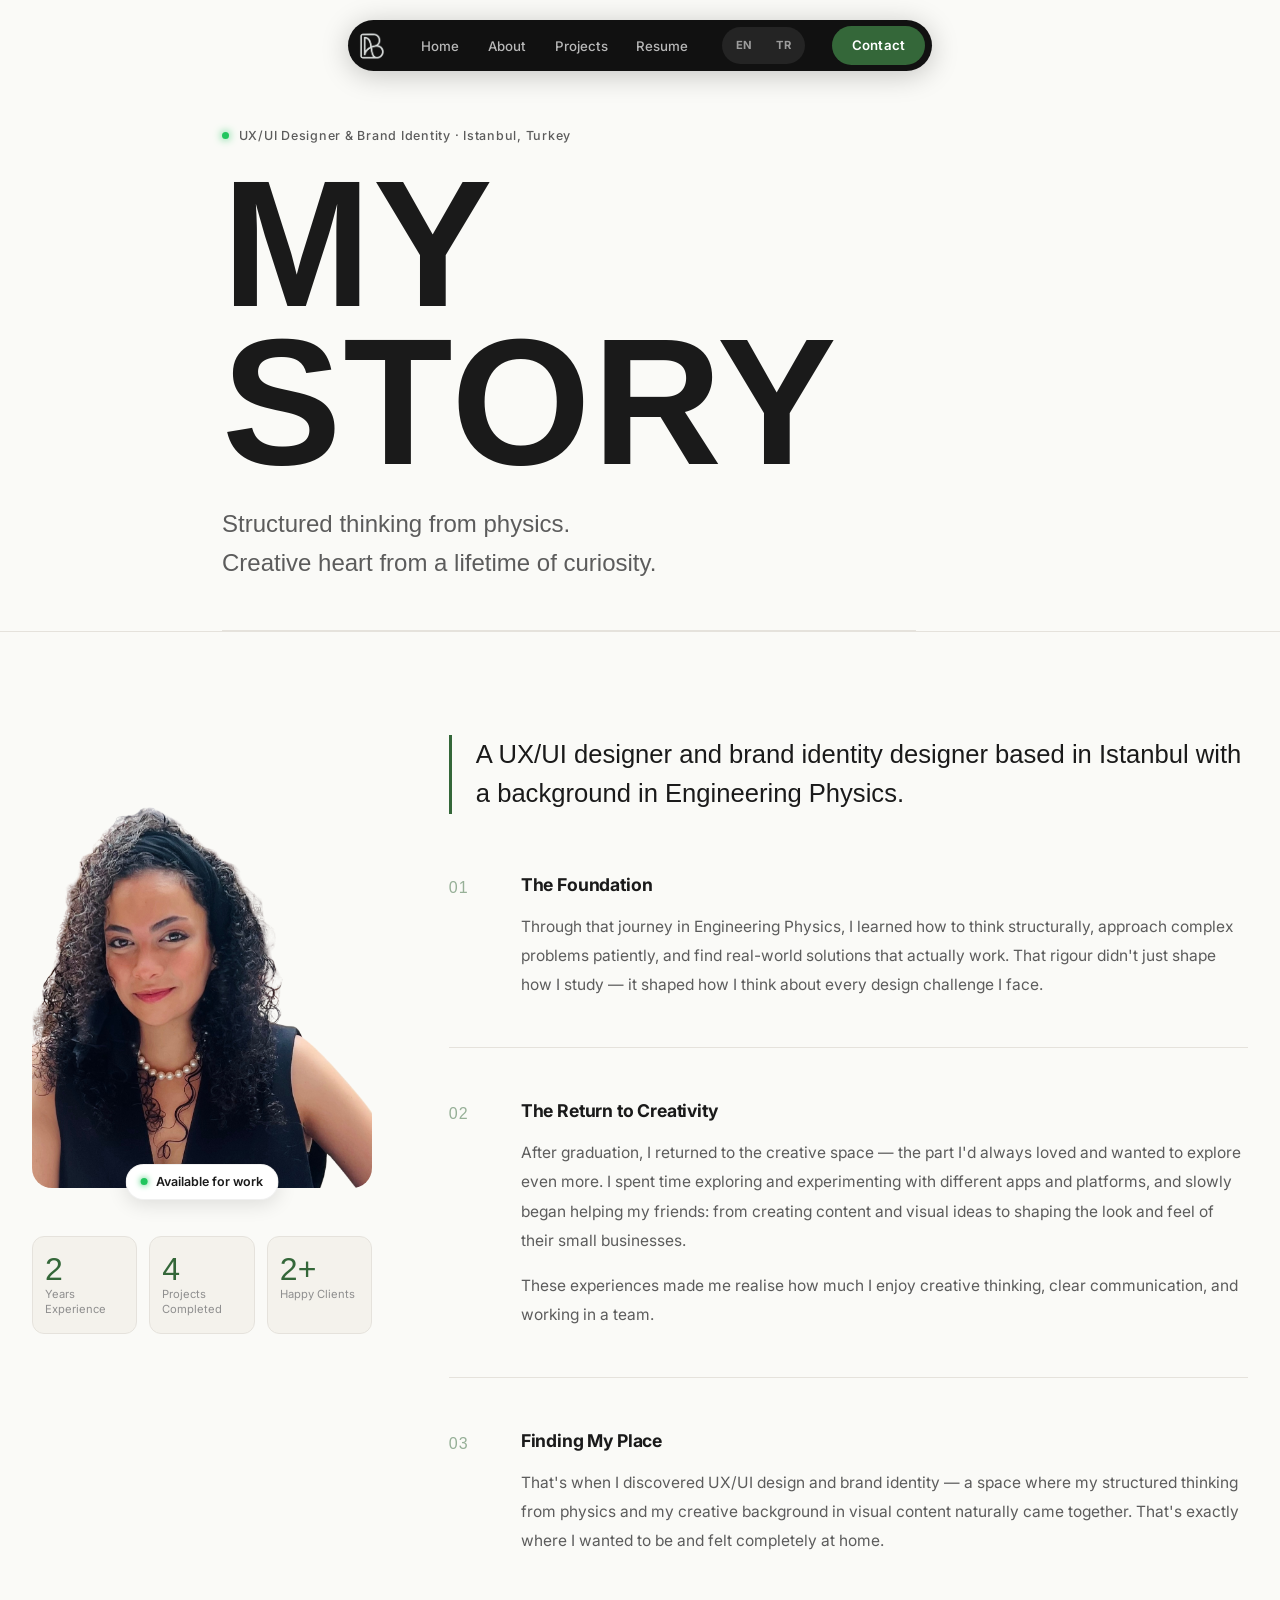
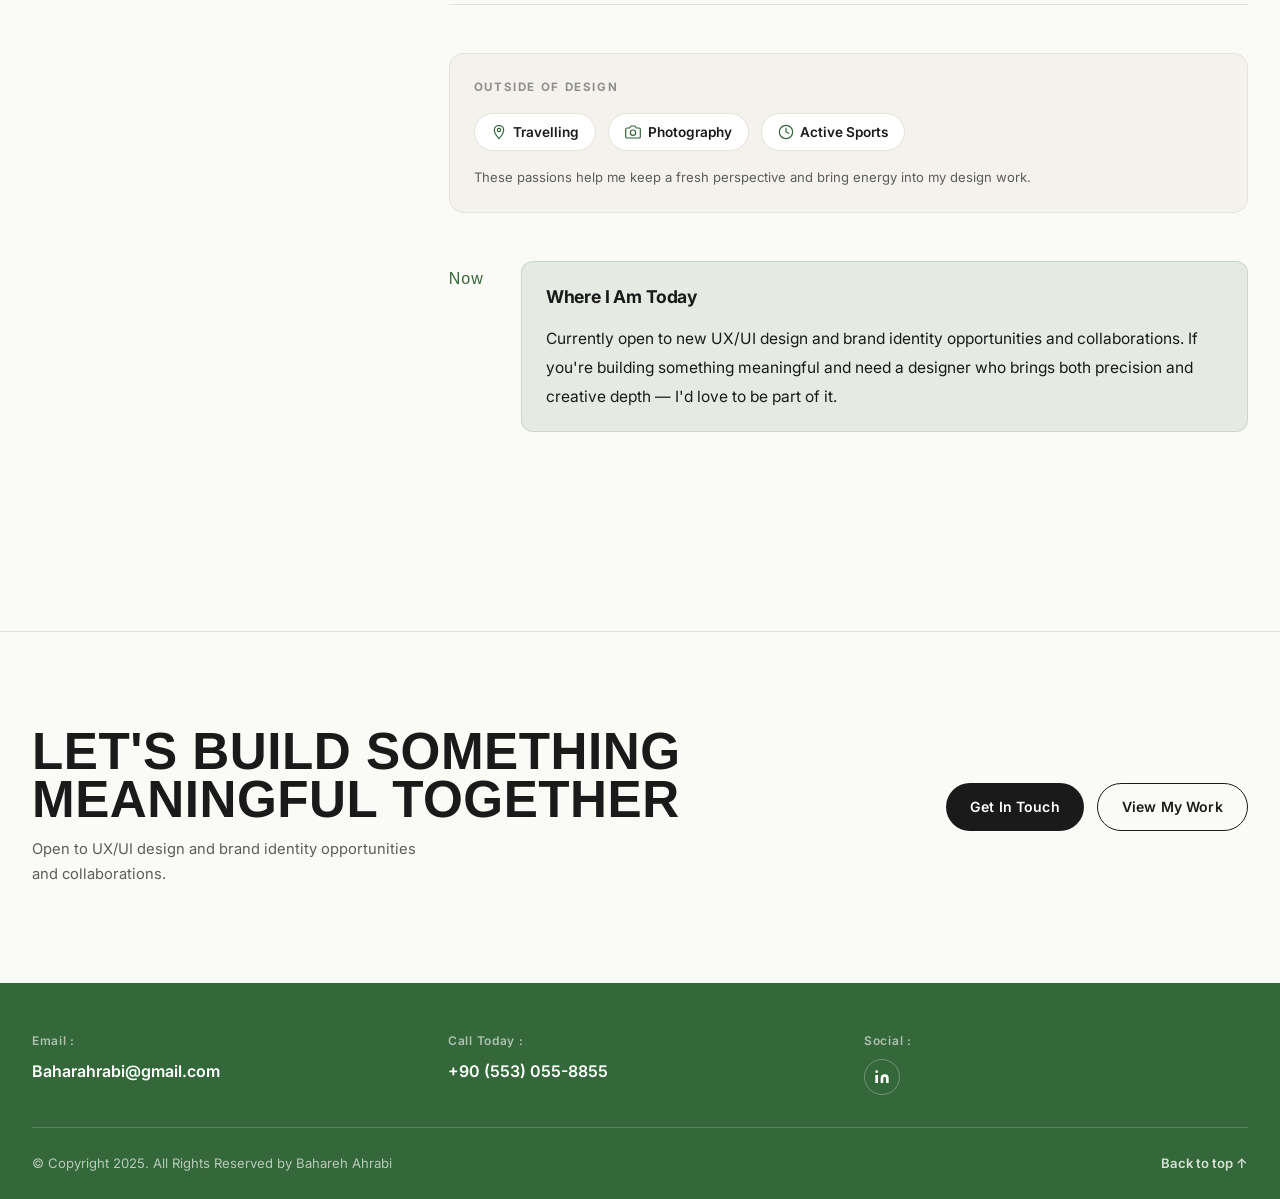
==== commit df5b929e: "Add main navbar to about.html" ====
--- a/about.html
+++ b/about.html
@@ -17,20 +17,44 @@
   <!-- ============================================================
        NAV — back link
   ============================================================ -->
-  <nav class="abt-nav" id="abtNav">
-    <div class="abt-nav__inner container">
-      <a href="index.html" class="abt-nav__back">
-        <svg width="16" height="16" viewBox="0 0 16 16" fill="none" aria-hidden="true">
-          <path d="M13 8H3M3 8l4-4M3 8l4 4" stroke="currentColor" stroke-width="1.5" stroke-linecap="round" stroke-linejoin="round"/>
-        </svg>
-        Back to Home
+  <nav class="nav" id="nav" role="navigation" aria-label="Main navigation">
+    <div class="nav__pill">
+      <a href="index.html" class="nav__avatar-link" aria-label="Home">
+        <img src="assets/images/logo.png" alt="Bahareh Ahrabi Logo" class="nav__logo-img">
       </a>
-      <a href="index.html" class="abt-nav__logo">
-        <img src="assets/images/logo.png" alt="Bahareh Ahrabi" class="abt-nav__logo-img">
-      </a>
-      <a href="index.html#contact" class="abt-nav__cta">Let's Talk</a>
+      <ul class="nav__links" id="navLinks" role="list">
+        <li><a href="index.html"     class="nav__link" data-i18n="nav.home">Home</a></li>
+        <li><a href="about.html" class="nav__link" data-i18n="nav.about">About</a></li>
+        <li><a href="projects.html" class="nav__link" data-i18n="nav.projects">Projects</a></li>
+        <li><a href="assets/Final%20Resume%20Bahareh%20-%202026%20.pdf" target="_blank" rel="noopener" download="Bahareh-Ahrabi-Resume.pdf" class="nav__link" data-i18n="nav.resume">Resume</a></li>
+      </ul>
+      <div class="lang-switch" role="group" aria-label="Language">
+        <button class="lang-switch__btn" data-lang="en" type="button">EN</button>
+        <button class="lang-switch__btn" data-lang="tr" type="button">TR</button>
+      </div>
+      <a href="index.html#contact" class="nav__cta" data-i18n="nav.contact">Contact</a>
+      <button class="nav__hamburger" id="hamburger" aria-label="Toggle menu" aria-expanded="false">
+        <span class="bar"></span><span class="bar"></span><span class="bar"></span>
+      </button>
+    </div>
+    <!-- Mobile menu -->
+    <div class="nav__mobile" id="mobileMenu">
+      <a href="index.html">Home</a>
+      <a href="about.html">About</a>
+      <a href="index.html#services">Services</a>
+      <a href="projects.html">Projects</a>
+      <a href="assets/Final%20Resume%20Bahareh%20-%202026%20.pdf" target="_blank" rel="noopener" download="Bahareh-Ahrabi-Resume.pdf">Resume</a>
+      <a href="index.html#contact">Contact</a>
     </div>
   </nav>
+  <div class="nav__mobile" id="mobileMenu">
+      <a href="index.html">Home</a>
+      <a href="about.html">About</a>
+      <a href="index.html#services">Services</a>
+      <a href="projects.html">Projects</a>
+      <a href="assets/Final%20Resume%20Bahareh%20-%202026%20.pdf" target="_blank" rel="noopener" download="Bahareh-Ahrabi-Resume.pdf">Resume</a>
+      <a href="index.html#contact">Contact</a>
+    </div>
 
   <!-- ============================================================
        HERO — page intro
--- a/styles.css
+++ b/styles.css
@@ -1,3 +1,6 @@
+@import url('https://fonts.cdnfonts.com/css/benzin');
+@import url('https://fonts.cdnfonts.com/css/gilroy');
+
 /* ============================================================
    CUSTOM FONTS
 ============================================================ */
@@ -55,15 +58,15 @@
   --green:   #22C55E;                /* legacy alias for the pulsing dot */
 
   /* ── Typography ── */
-  --font-hero: 'DxGrafik', 'Bebas Neue', Impact, sans-serif;
-  --font-body: 'Inter', system-ui, -apple-system, sans-serif;
+  --font-hero: 'Benzin', 'Bebas Neue', Impact, sans-serif;
+  --font-body: 'Gilroy', 'Inter', system-ui, -apple-system, sans-serif;
   --font-disp:    'Fraunces', 'Playfair Display', Georgia, serif;
   --font-serif:   'Fraunces', 'Playfair Display', Georgia, serif;
   --font-display: 'Fraunces', 'Playfair Display', Georgia, serif;  /* alias */
 
   /* ── Layout ── */
-  --max-w:  1200px;
-  --gutter: clamp(1.25rem, 5vw, 3rem);
+  --max-w:  1440px;
+  --gutter: clamp(1rem, 3vw, 2rem);
   --ease:   cubic-bezier(0.25,0.1,0.25,1);
   --ease-o: cubic-bezier(0,0,0.2,1);
 }
--- a/about.css
+++ b/about.css
@@ -84,8 +84,8 @@
   margin-bottom: 1.5rem;
 }
 .abt-hero__tagline {
-  font-family: var(--font-serif);
-  font-style: italic;
+  font-family: 'Benzin', sans-serif;
+  font-style: normal;
   font-size: clamp(1.1rem, 2vw, 1.5rem);
   color: var(--text-dim);
   line-height: 1.6;
@@ -191,8 +191,8 @@
 
 /* Pull quote */
 .abt-pullquote {
-  font-family: var(--font-serif);
-  font-style: italic;
+  font-family: 'Benzin', sans-serif;
+  font-style: normal;
   font-size: clamp(1.2rem, 2.2vw, 1.6rem);
   line-height: 1.55;
   color: var(--text);
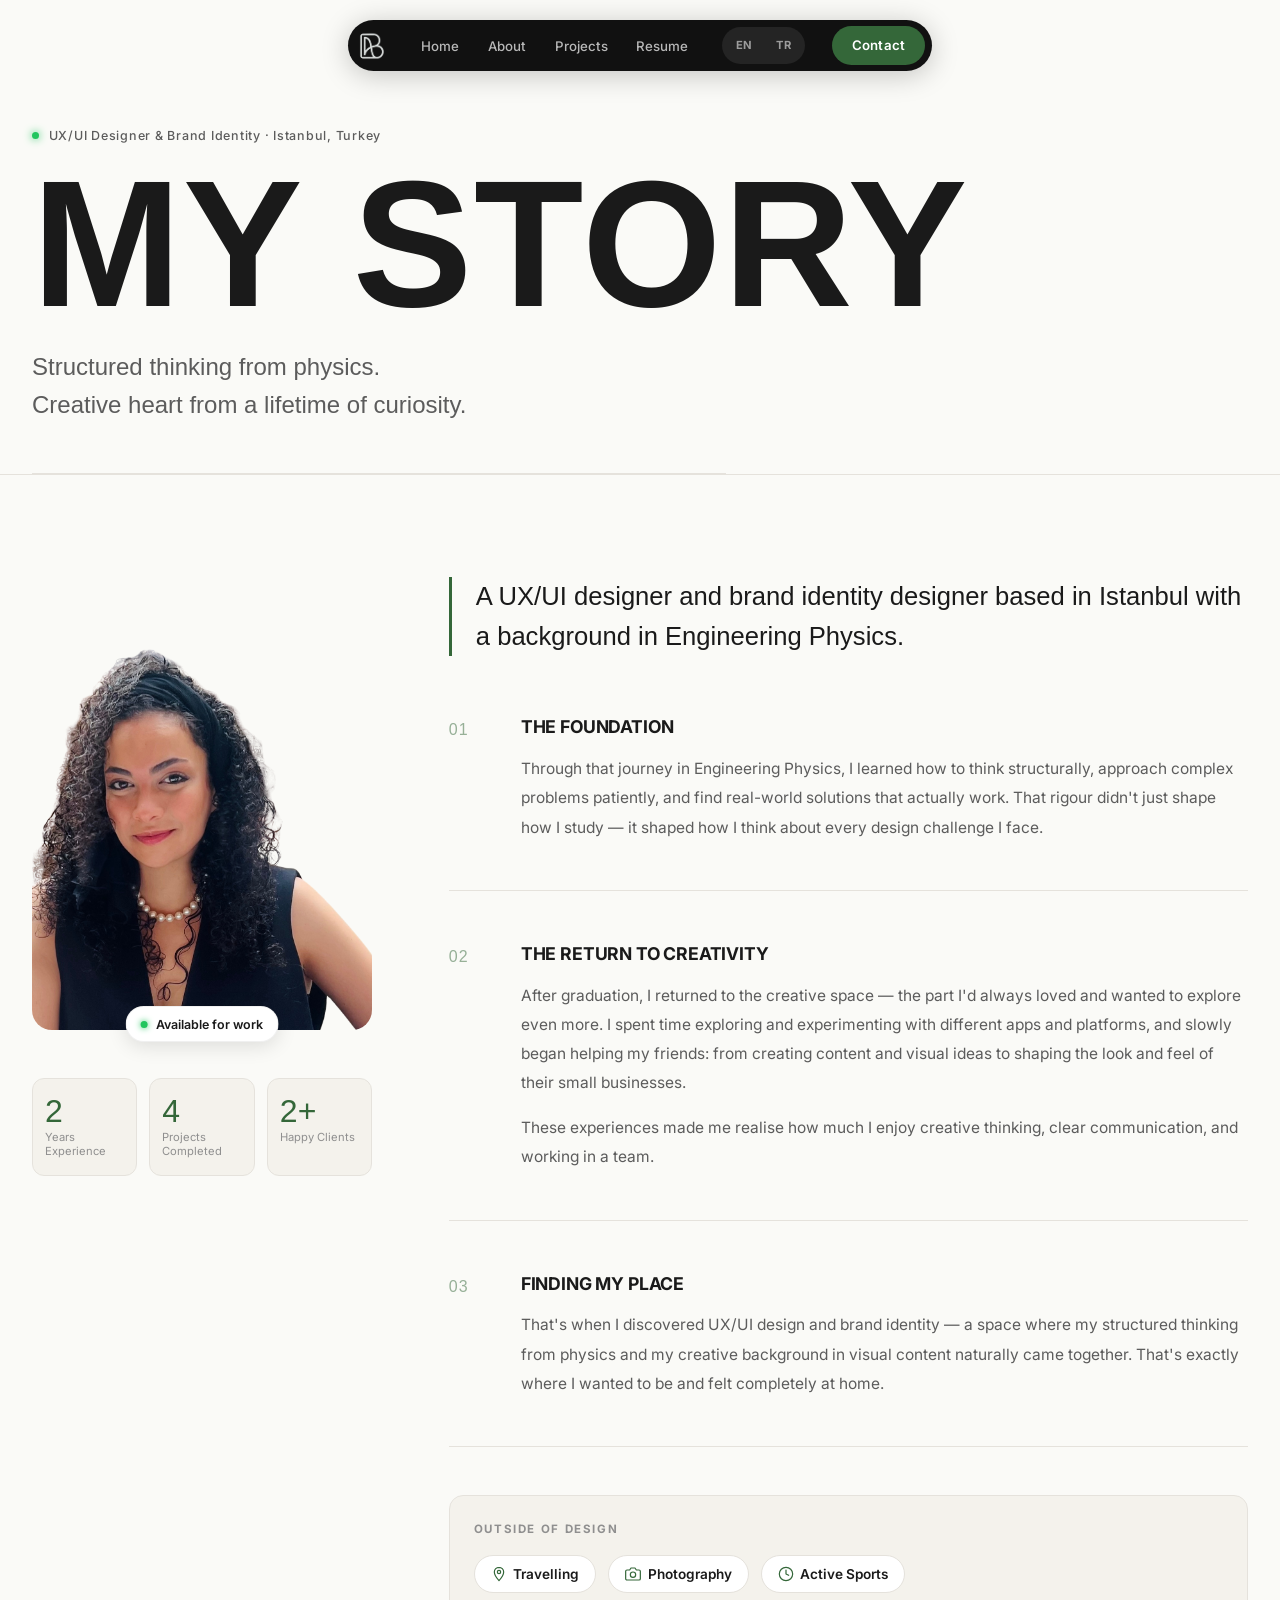
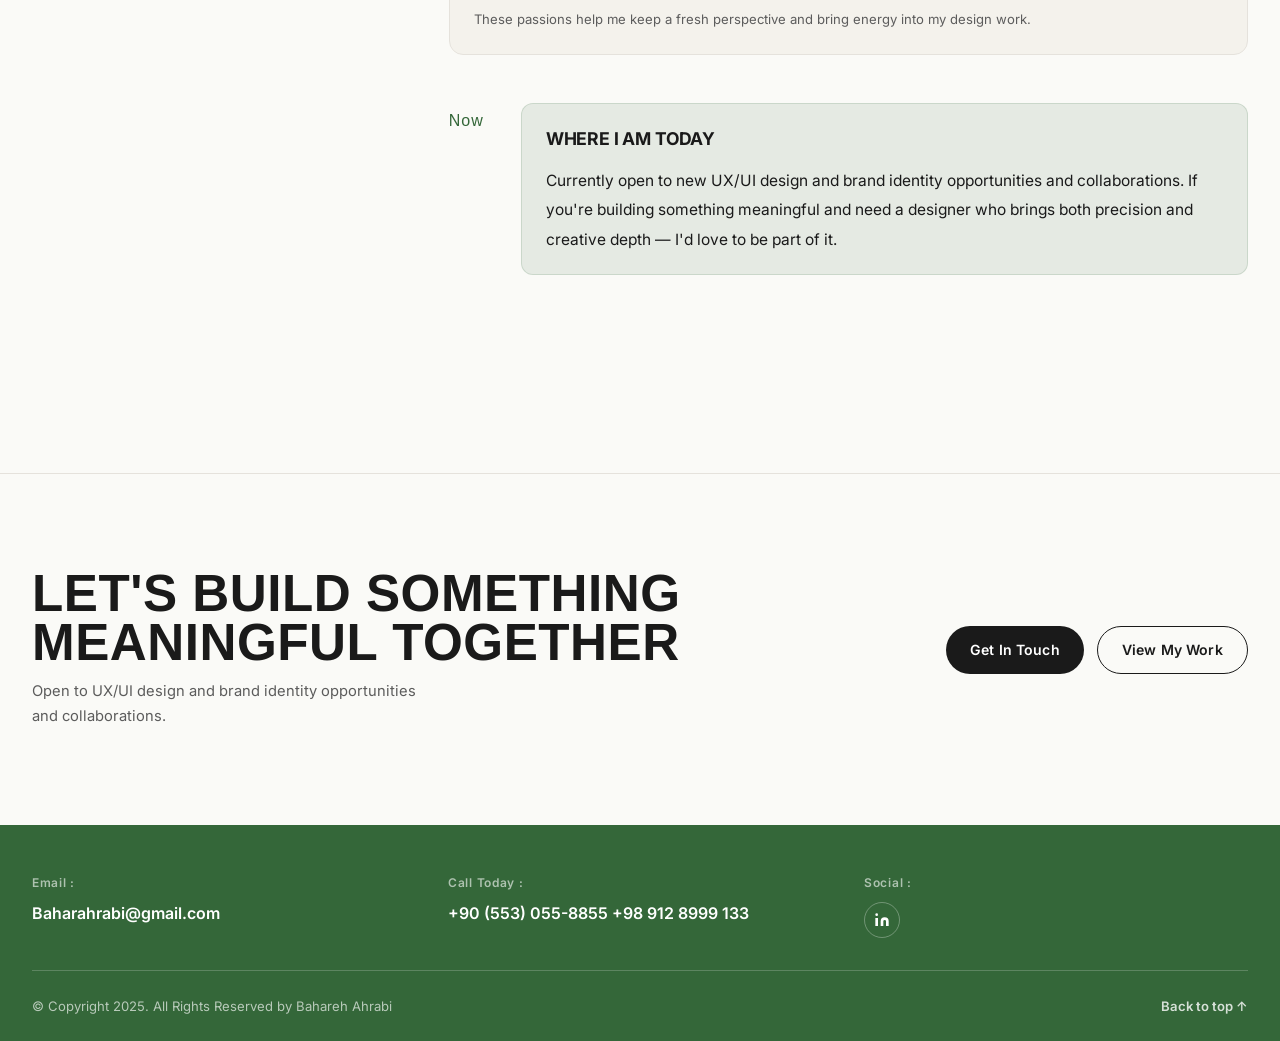
==== commit c31fb4cc: "Add additional contact number to footer" ====
--- a/about.html
+++ b/about.html
@@ -208,6 +208,7 @@
       <div class="footer__col">
         <span class="footer__col-label">Call Today :</span>
         <a href="tel:+905530558855" class="footer__col-val">+90 (553) 055-8855</a>
+        <a href="tel:+989128999133" class="footer__col-val">+98 912 8999 133</a>
       </div>
       <div class="footer__col">
         <span class="footer__col-label">Social :</span>
--- a/styles.css
+++ b/styles.css
@@ -23,33 +23,33 @@
    VARIABLES
 ============================================================ */
 :root {
-  /* ── Backgrounds ── */
-  --bg:           #FAFAF7;          /* off-white — body */
+  /* ÃÂ¢ÃÂÃÂÃÂ¢ÃÂÃÂ Backgrounds ÃÂ¢ÃÂÃÂÃÂ¢ÃÂÃÂ */
+  --bg:           #FAFAF7;          /* off-white ÃÂ¢ÃÂÃÂ body */
   --surface:      #FFFFFF;          /* card / elevated */
   --bg-alt:       #F4F2EC;          /* section alternation */
-  --bg-alt-soft:  #F7F6F3;          /* gentler alt — kept for compat */
-
-  /* ── Borders ── */
+  --bg-alt-soft:  #F7F6F3;          /* gentler alt ÃÂ¢ÃÂÃÂ kept for compat */
+
+  /* ÃÂ¢ÃÂÃÂÃÂ¢ÃÂÃÂ Borders ÃÂ¢ÃÂÃÂÃÂ¢ÃÂÃÂ */
   --border:        #E5E2DC;
   --border-strong: #C9C5BC;
 
-  /* ── Text ── */
+  /* ÃÂ¢ÃÂÃÂÃÂ¢ÃÂÃÂ Text ÃÂ¢ÃÂÃÂÃÂ¢ÃÂÃÂ */
   --text:       #1A1A1A;
   --text-dim:   #5C5C5C;
   --text-muted: #8F8F8F;
 
-  /* ── Primary (Forest Green) ── */
-  --purple:        #346739;          /* Forest 600 — main accent */
+  /* ÃÂ¢ÃÂÃÂÃÂ¢ÃÂÃÂ Primary (Forest Green) ÃÂ¢ÃÂÃÂÃÂ¢ÃÂÃÂ */
+  --purple:        #346739;          /* Forest 600 ÃÂ¢ÃÂÃÂ main accent */
   --purple-dim:    rgba(52,103,57,0.1);
-  --purple-lt:     #4F8E54;          /* Forest 500 — focus/hover */
-  --purple-darker: #1F4423;          /* Forest 800 — deep hover */
-  --purple-tint:   #E8F0E9;          /* Forest 50 — soft fill */
-
-  /* ── Secondary (Warm Sand) ── */
+  --purple-lt:     #4F8E54;          /* Forest 500 ÃÂ¢ÃÂÃÂ focus/hover */
+  --purple-darker: #1F4423;          /* Forest 800 ÃÂ¢ÃÂÃÂ deep hover */
+  --purple-tint:   #E8F0E9;          /* Forest 50 ÃÂ¢ÃÂÃÂ soft fill */
+
+  /* ÃÂ¢ÃÂÃÂÃÂ¢ÃÂÃÂ Secondary (Warm Sand) ÃÂ¢ÃÂÃÂÃÂ¢ÃÂÃÂ */
   --accent-warm:      #C8956D;       /* highlights, badges */
   --accent-warm-soft: #F5E9DC;       /* gentle fill */
 
-  /* ── Semantic ── */
+  /* ÃÂ¢ÃÂÃÂÃÂ¢ÃÂÃÂ Semantic ÃÂ¢ÃÂÃÂÃÂ¢ÃÂÃÂ */
   --success: #22C55E;
   --warning: #F59E0B;
   --error:   #EF4444;
@@ -57,23 +57,26 @@
 
   --green:   #22C55E;                /* legacy alias for the pulsing dot */
 
-  /* ── Typography ── */
+  /* ÃÂ¢ÃÂÃÂÃÂ¢ÃÂÃÂ Typography ÃÂ¢ÃÂÃÂÃÂ¢ÃÂÃÂ */
   --font-hero: 'Benzin', 'Bebas Neue', Impact, sans-serif;
   --font-body: 'Gilroy', 'Inter', system-ui, -apple-system, sans-serif;
   --font-disp:    'Fraunces', 'Playfair Display', Georgia, serif;
   --font-serif:   'Fraunces', 'Playfair Display', Georgia, serif;
   --font-display: 'Fraunces', 'Playfair Display', Georgia, serif;  /* alias */
 
-  /* ── Layout ── */
+  /* ÃÂ¢ÃÂÃÂÃÂ¢ÃÂÃÂ Layout ÃÂ¢ÃÂÃÂÃÂ¢ÃÂÃÂ */
   --max-w:  1440px;
   --gutter: clamp(1rem, 3vw, 2rem);
   --ease:   cubic-bezier(0.25,0.1,0.25,1);
   --ease-o: cubic-bezier(0,0,0.2,1);
 }
+/* ÃÂ¢ÃÂÃÂÃÂ¢ÃÂÃÂ Global: all headings uppercase ÃÂ¢ÃÂÃÂÃÂ¢ÃÂÃÂ */
+
+
 
 /* ============================================================
    QUIET-FOREST ACCENT TOUCHES (skill-recommended)
-   Use Warm Sand sparingly — only on premium-feel highlights
+   Use Warm Sand sparingly ÃÂ¢ÃÂÃÂ only on premium-feel highlights
 ============================================================ */
 .hero__fullname { color: var(--accent-warm); font-weight: 600; }
 .hero__sep { color: var(--accent-warm); opacity: 0.5; }
@@ -100,7 +103,7 @@
 .section{padding-block:clamp(4rem,8vw,7rem)}
 
 /* ============================================================
-   TYPOGRAPHY — section headings
+   TYPOGRAPHY ÃÂ¢ÃÂÃÂ section headings
 ============================================================ */
 .section-heading{
   font-family:var(--font-hero);
@@ -217,7 +220,7 @@
 .avail-badge__dot{width:8px;height:8px;border-radius:50%;background:var(--green);flex-shrink:0;box-shadow:0 0 6px var(--green)}
 
 /* ============================================================
-   NAVIGATION — centered pill
+   NAVIGATION ÃÂ¢ÃÂÃÂ centered pill
 ============================================================ */
 .nav{
   position:fixed;
@@ -318,7 +321,7 @@
 .hero__scroll-link svg{animation:bounce-y 2s ease-in-out infinite}
 
 /* ============================================================
-   SERVICES — accordion
+   SERVICES ÃÂ¢ÃÂÃÂ accordion
 ============================================================ */
 .services{background:var(--bg);border-top:1px solid var(--border)}
 .services__inner{display:grid;grid-template-columns:1fr 1fr;gap:clamp(2rem,6vw,5rem);align-items:start}
@@ -373,7 +376,7 @@
 .about__img-wrap:hover .about__img{transform:scale(1.03)}
 
 /* ============================================================
-   PROJECTS — full-width stacked
+   PROJECTS ÃÂ¢ÃÂÃÂ full-width stacked
 ============================================================ */
 .projects{background:var(--bg);border-top:1px solid var(--border)}
 .projects__header{margin-bottom:2rem}
@@ -395,7 +398,7 @@
   box-shadow:0 24px 60px rgba(0,0,0,.18);
 }
 
-/* Image — fill card; centered on the laptop/device */
+/* Image ÃÂ¢ÃÂÃÂ fill card; centered on the laptop/device */
 .proj-stack-card__bg{
   position:absolute;
   inset:0;
@@ -459,7 +462,7 @@
   text-shadow:0 1px 8px rgba(0,0,0,.4);
 }
 
-/* Dual-CTA project card (Velora — Brand Identity + UX/UI) */
+/* Dual-CTA project card (Velora ÃÂ¢ÃÂÃÂ Brand Identity + UX/UI) */
 .proj-stack-card--dual { cursor: default; }
 .proj-stack-card--dual:hover .proj-stack-card__bg { transform: scale(1.02); }
 .proj-stack-card__ctas {
@@ -690,7 +693,7 @@
 .blog__sub{font-size:.95rem;color:var(--text-dim);line-height:1.8;max-width:52ch}
 .blog__grid{display:grid;grid-template-columns:repeat(2,1fr);gap:1.5rem}
 .ai-tag-eyebrow{display:inline-flex;align-items:center;gap:.5rem;font-size:.72rem;font-weight:700;letter-spacing:.16em;text-transform:uppercase;color:var(--purple);background:var(--purple-tint);border:1px solid rgba(52,103,57,.2);border-radius:999px;padding:.35rem .9rem;margin-bottom:1rem}
-.ai-tag-eyebrow::before{content:'✦';font-size:.85em}
+.ai-tag-eyebrow::before{content:'ÃÂ¢ÃÂÃÂ¦';font-size:.85em}
 .blog-card__img--placeholder{display:flex;align-items:center;justify-content:center;position:relative}
 .blog-card__placeholder-label{position:relative;z-index:1;font-size:.72rem;font-weight:600;letter-spacing:.14em;text-transform:uppercase;color:rgba(255,255,255,.7)}
 .blog-card__img-photo{width:100%;height:100%;object-fit:cover;display:block}
@@ -742,7 +745,7 @@
 .form-textarea{resize:vertical;min-height:120px;line-height:1.6}
 
 /* ============================================================
-   FOOTER — purple
+   FOOTER ÃÂ¢ÃÂÃÂ purple
 ============================================================ */
 .footer{background:var(--purple);color:#fff}
 .footer__top{display:grid;grid-template-columns:repeat(3,1fr);gap:2rem;padding-top:3rem;padding-bottom:2rem}
@@ -771,10 +774,10 @@
 @keyframes bounce-y{0%,100%{transform:translateY(0)}50%{transform:translateY(5px)}}
 
 /* ============================================================
-   RESPONSIVE — ≤ 900px
-============================================================ */
-/* ============================================================
-   RESPONSIVE — ≤ 900px  (tablets)
+   RESPONSIVE ÃÂ¢ÃÂÃÂ ÃÂ¢ÃÂÃÂ¤ 900px
+============================================================ */
+/* ============================================================
+   RESPONSIVE ÃÂ¢ÃÂÃÂ ÃÂ¢ÃÂÃÂ¤ 900px  (tablets)
 ============================================================ */
 @media(max-width:900px){
   .hero__meta{display:none}
@@ -794,7 +797,7 @@
 }
 
 /* ============================================================
-   RESPONSIVE — ≤ 768px  (large phones / small tablets)
+   RESPONSIVE ÃÂ¢ÃÂÃÂ ÃÂ¢ÃÂÃÂ¤ 768px  (large phones / small tablets)
 ============================================================ */
 @media(max-width:768px){
   .section-heading{font-size:clamp(2rem,7vw,3rem)}
@@ -809,7 +812,7 @@
 }
 
 /* ============================================================
-   RESPONSIVE — ≤ 600px  (phones)
+   RESPONSIVE ÃÂ¢ÃÂÃÂ ÃÂ¢ÃÂÃÂ¤ 600px  (phones)
 ============================================================ */
 @media(max-width:600px){
   .nav__links{display:none}
@@ -845,7 +848,7 @@
 }
 
 /* ============================================================
-   RESPONSIVE — ≤ 480px  (small phones)
+   RESPONSIVE ÃÂ¢ÃÂÃÂ ÃÂ¢ÃÂÃÂ¤ 480px  (small phones)
 ============================================================ */
 @media(max-width:480px){
   :root{--gutter:1rem}
@@ -859,3 +862,8 @@
   .svc-acc__btn{font-size:clamp(1.1rem,5vw,1.5rem)}
   .faq__q{font-size:clamp(1rem,4vw,1.2rem)}
 }
+
+/* Ã¢ÂÂÃ¢ÂÂ Global: all headings uppercase Ã¢ÂÂÃ¢ÂÂ */
+
+/* ââ Global: all headings uppercase ââ */
+h1, h2, h3 { text-transform: uppercase; }
--- a/about.css
+++ b/about.css
@@ -56,7 +56,7 @@
   position: relative;
   overflow: hidden;
 }
-.abt-hero__inner { max-width: 900px; }
+.abt-hero__inner { /* uses full .container width */ }
 .abt-hero__label {
   display: inline-flex;
   align-items: center;
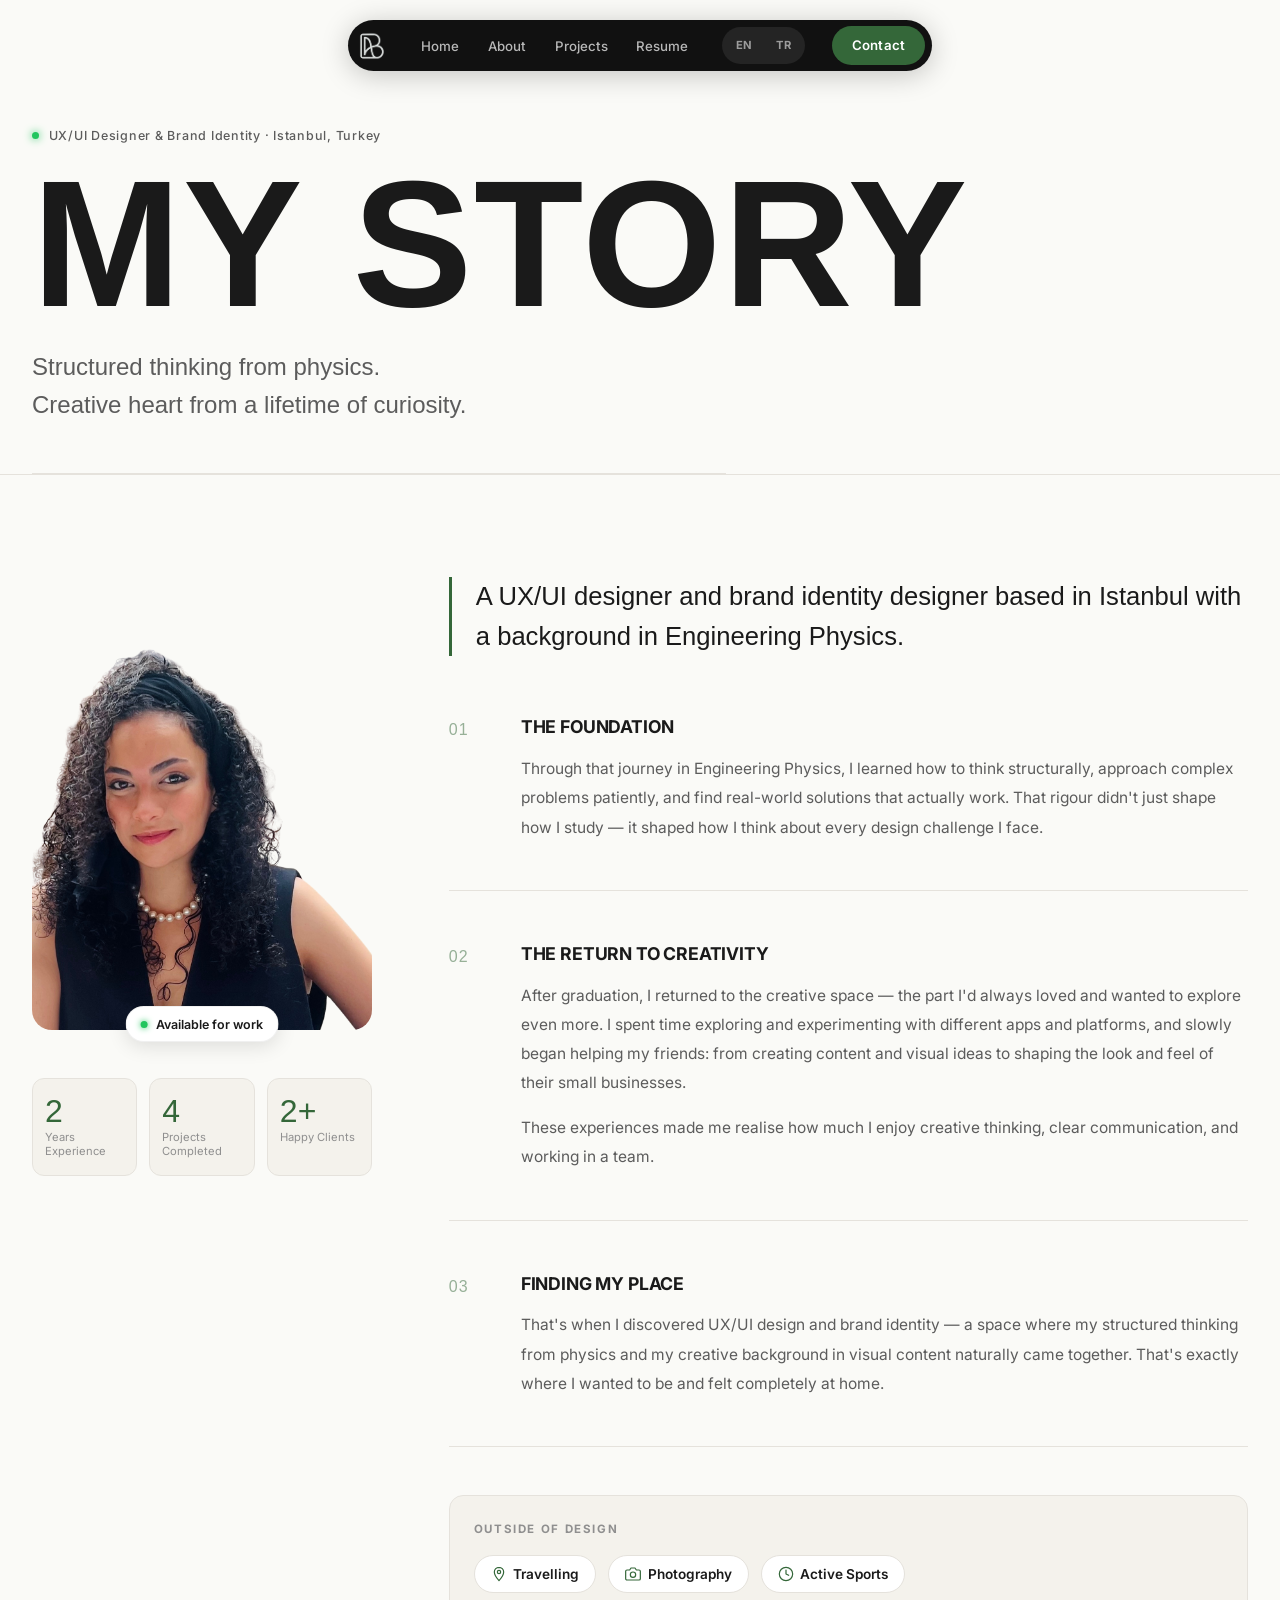
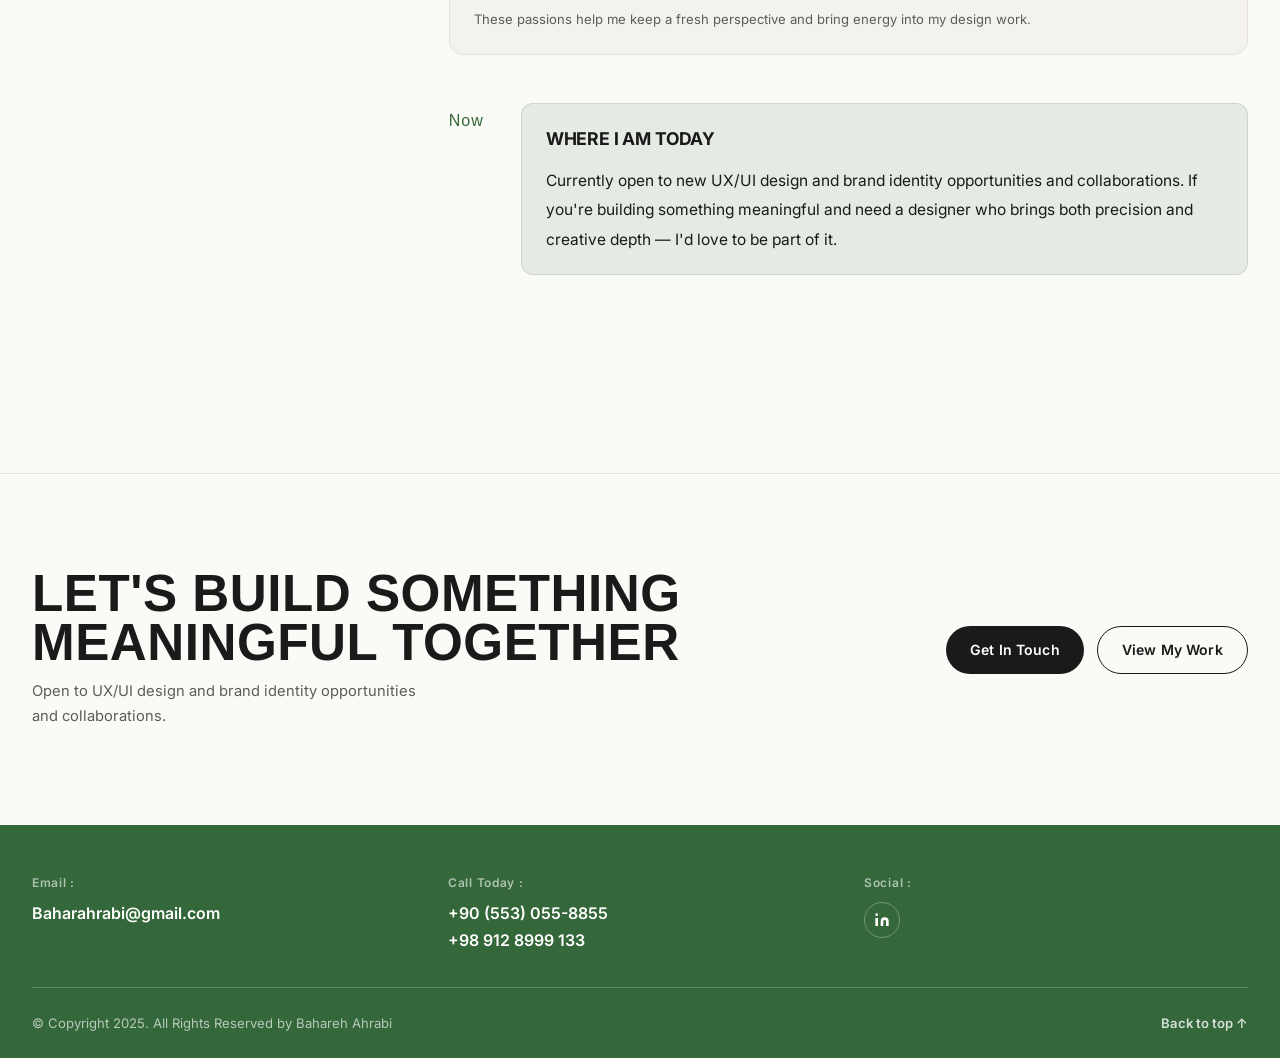
==== commit 2d9270ad: "Change phone number link style to block display Updated the display style of a phone number link in " ====
--- a/about.html
+++ b/about.html
@@ -208,7 +208,7 @@
       <div class="footer__col">
         <span class="footer__col-label">Call Today :</span>
         <a href="tel:+905530558855" class="footer__col-val">+90 (553) 055-8855</a>
-        <a href="tel:+989128999133" class="footer__col-val">+98 912 8999 133</a>
+        <a href="tel:+989128999133" class="footer__col-val" style="display:block">+98 912 8999 133</a>
       </div>
       <div class="footer__col">
         <span class="footer__col-label">Social :</span>
